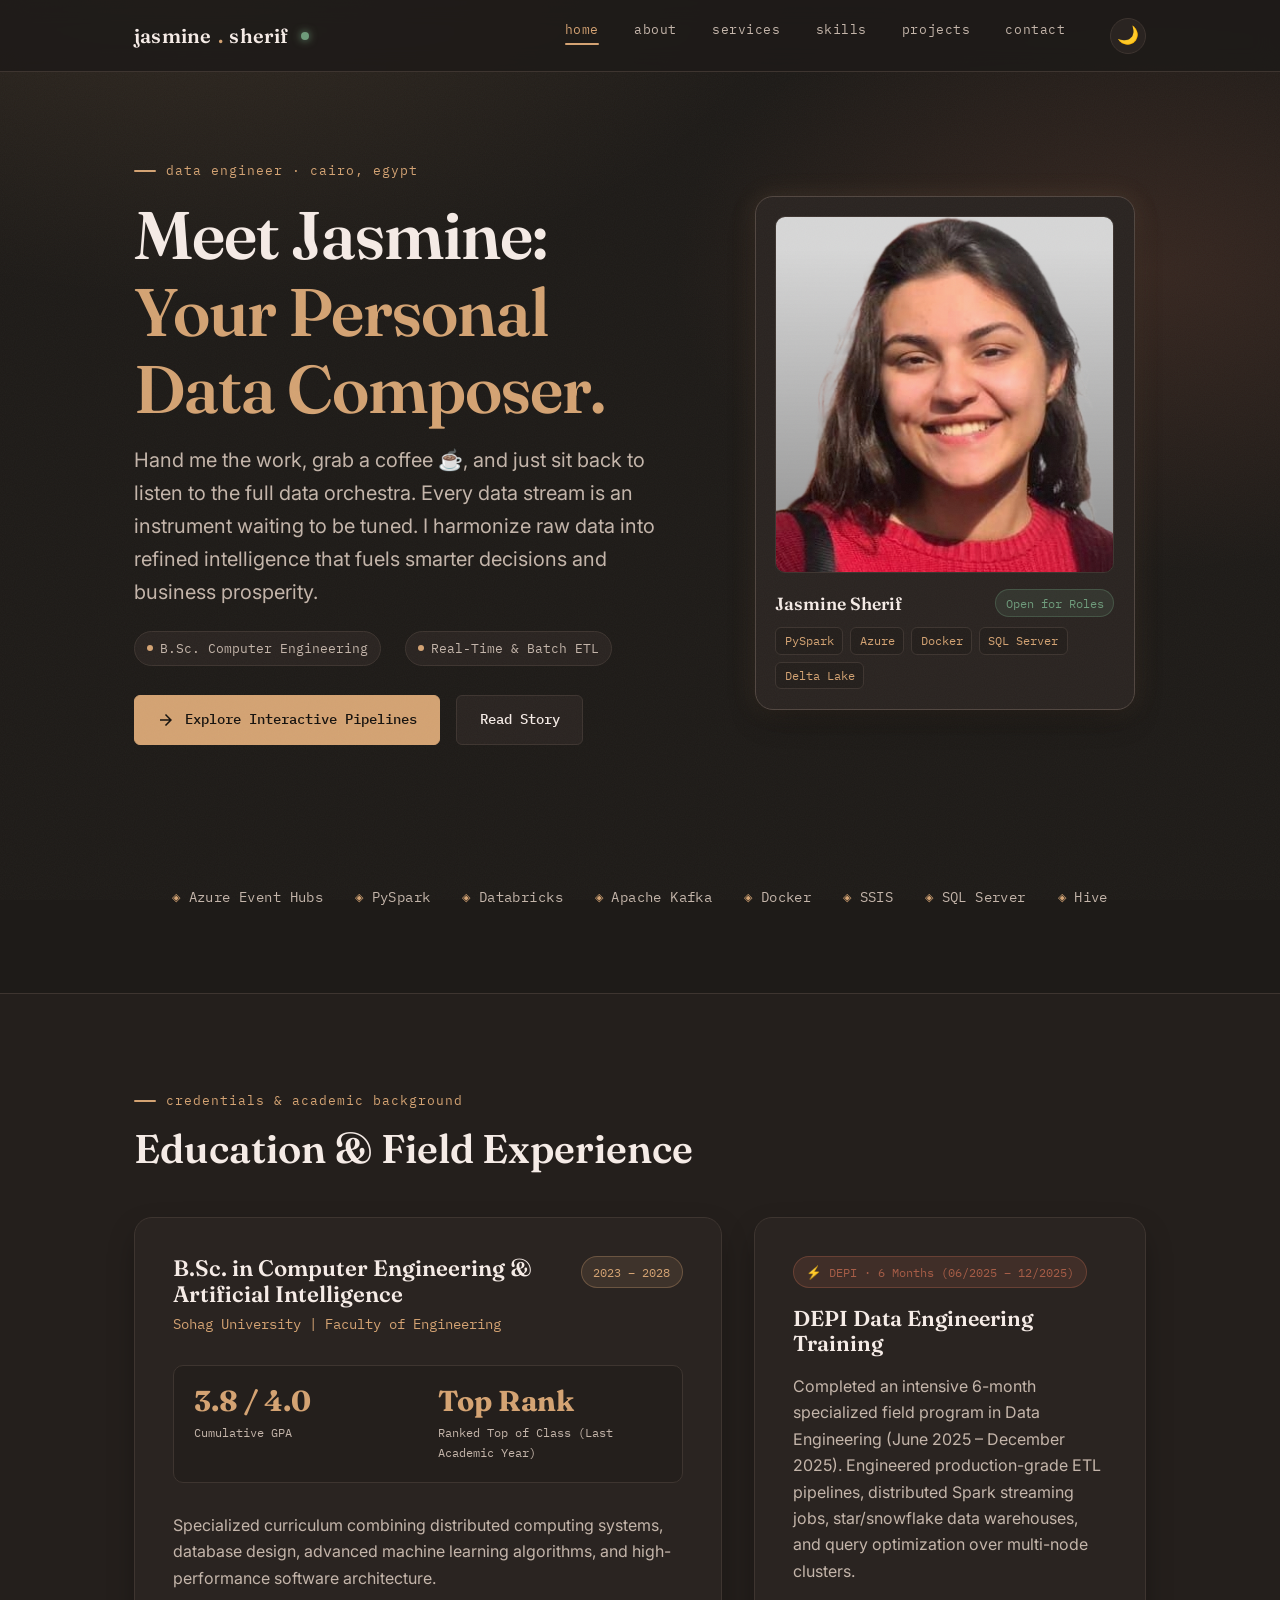
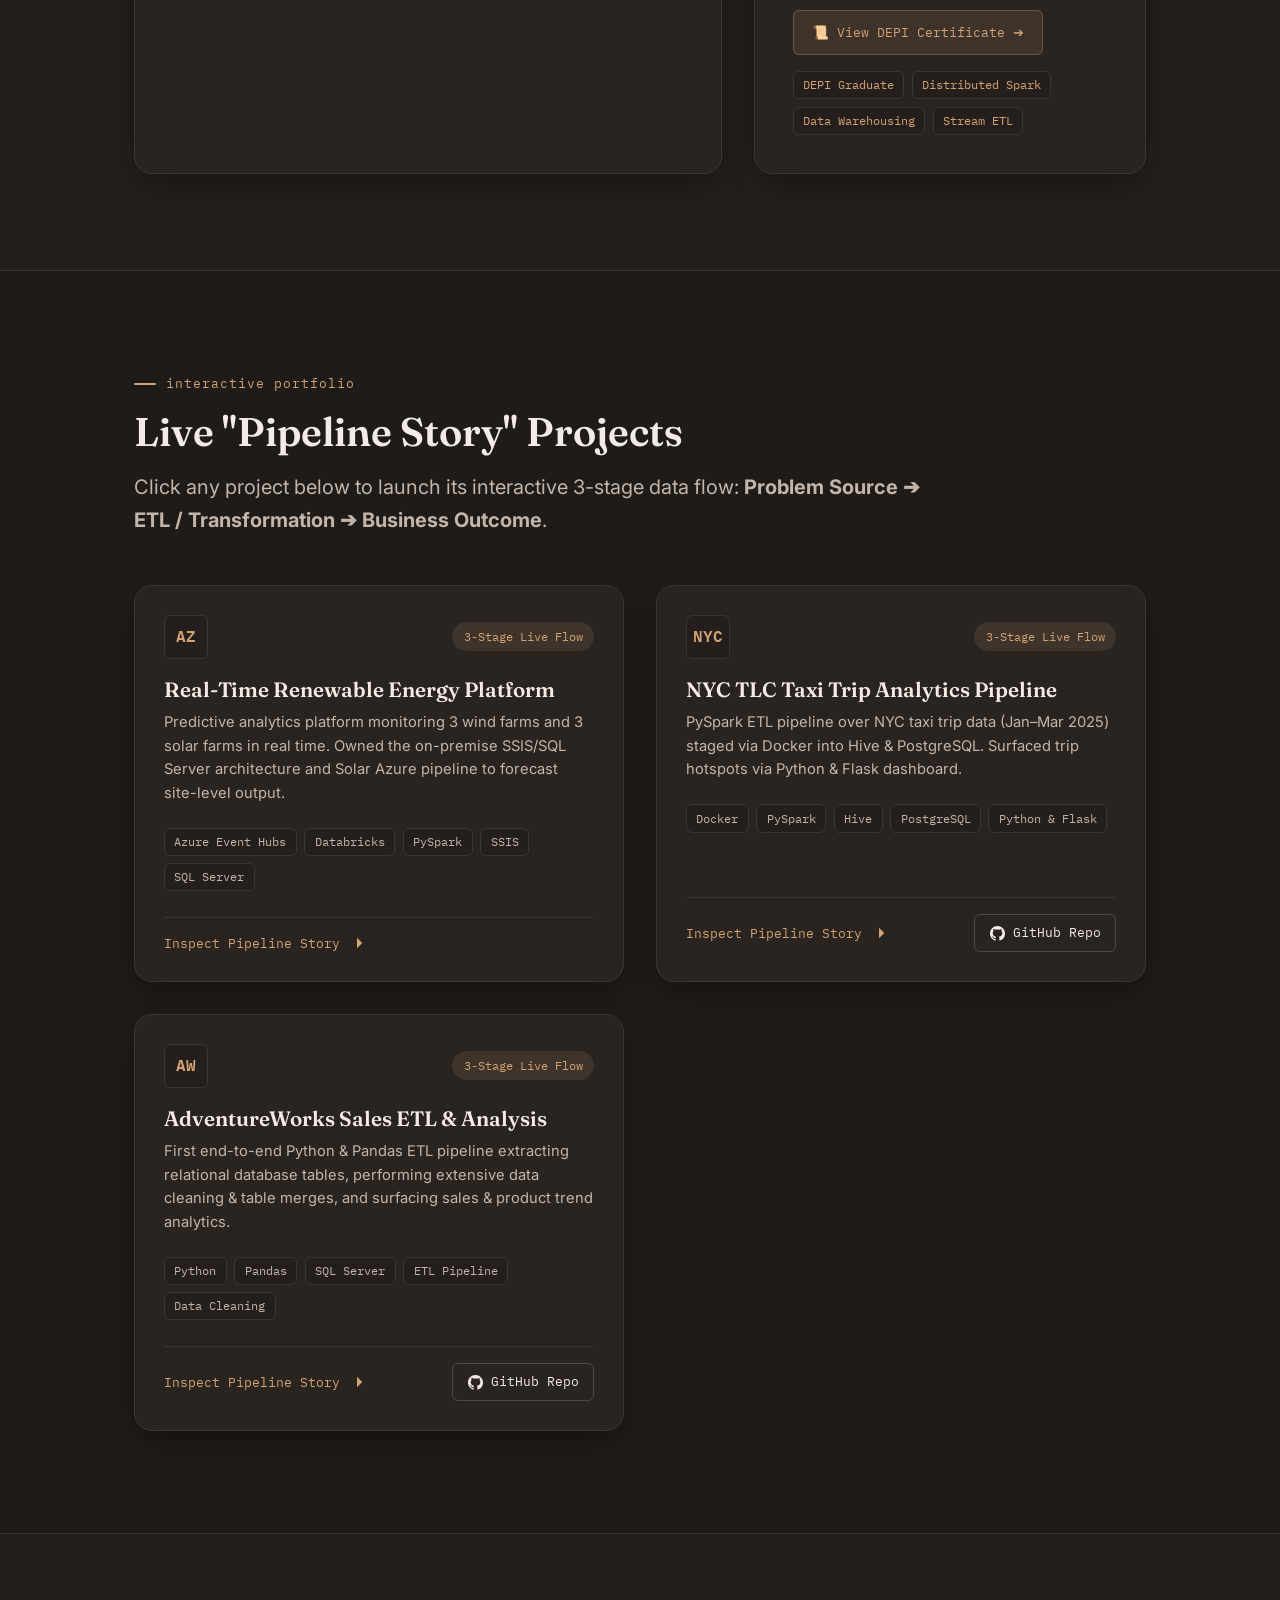
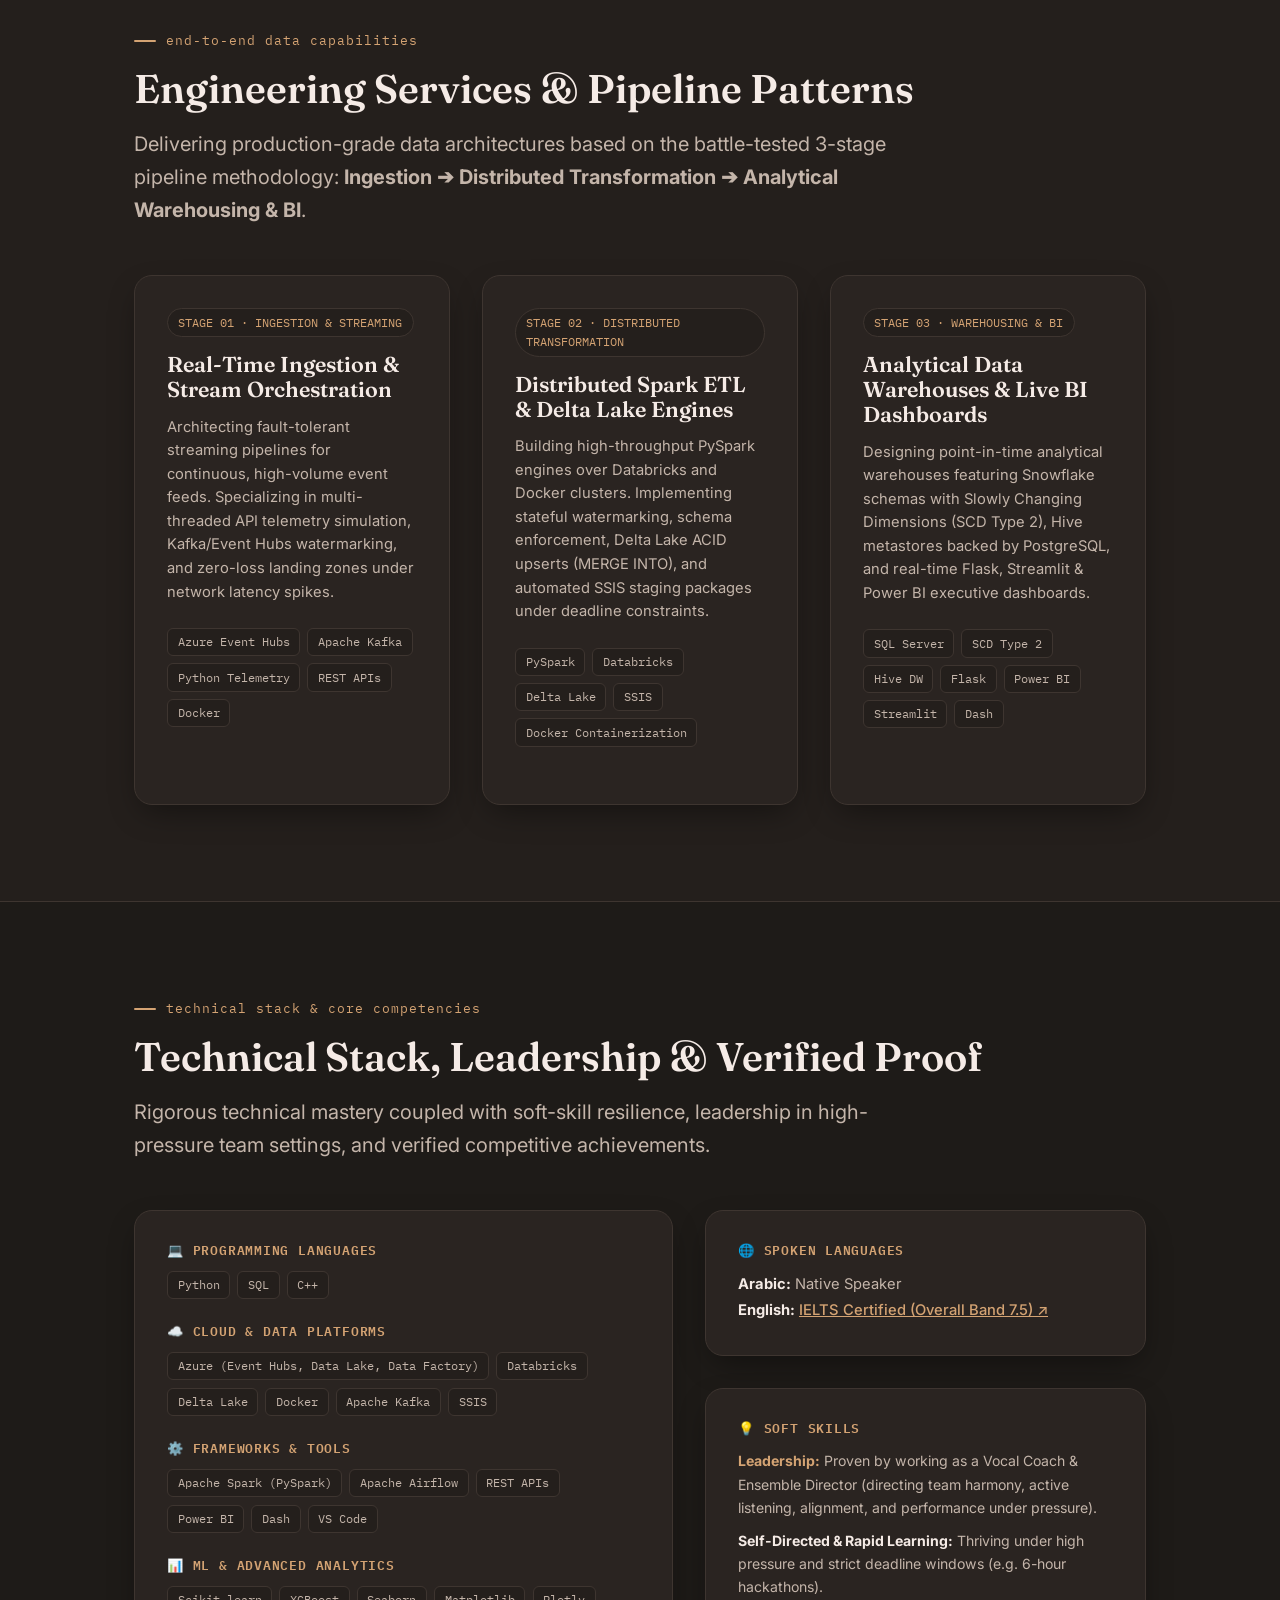
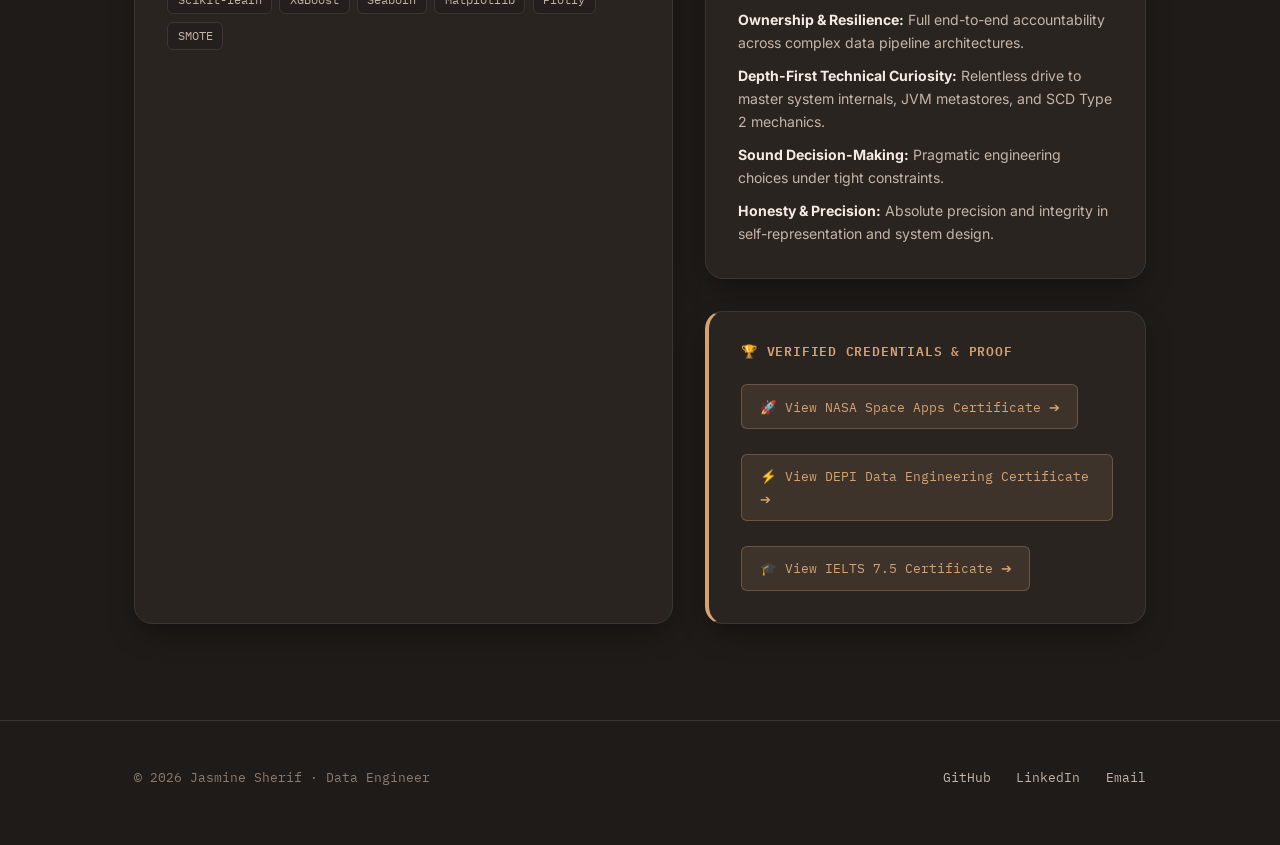
==== index.html @ 1cc8d34f "Add files via upload" ====
<!DOCTYPE html>
<html lang="en">

<head>
  <meta charset="UTF-8">
  <meta name="viewport" content="width=device-width, initial-scale=1.0">
  <title>Jasmine Sherif | Data Engineer</title>
  <meta name="description"
    content="Jasmine Sherif | Senior-level portfolio of a Data Engineer specializing in real-time pipelines, Azure, PySpark, and production ETL architectures.">
  <link rel="preconnect" href="https://fonts.googleapis.com">
  <link
    href="https://fonts.googleapis.com/css2?family=Fraunces:opsz,wght@9..144,500;9..144,600;9..144,700&family=Inter:wght@400;500;600&family=IBM+Plex+Mono:wght@400;500;600&display=swap"
    rel="stylesheet">
  <link rel="stylesheet" href="styles.css">
</head>

<body>
  <!-- Ambient Grain Overlay -->
  <div class="grain" aria-hidden="true"></div>

  <!-- Navigation -->
  <nav class="nav">
    <div class="wrap">
      <a href="index.html" class="nav-mark">
        jasmine<span>.</span>sherif
        <span class="status-dot" title="Available for DE roles"></span>
      </a>
      <ul class="nav-links">
        <li><a href="index.html" aria-current="page">home</a></li>
        <li><a href="about.html">about</a></li>
        <li><a href="#services">services</a></li>
        <li><a href="#skills">skills</a></li>
        <li><a href="projects.html">projects</a></li>
        <li><a href="contact.html">contact</a></li>
        <li>
          <button class="theme-toggle" onclick="toggleTheme()" aria-label="Toggle dark/light theme"
            title="Toggle Dark/Light Mode">
            <span class="theme-icon">🌙</span>
          </button>
        </li>
      </ul>
    </div>
  </nav>

  <!-- 🖼️ HERO & ABOUT SECTION (Split Layout & Authoritative Anchor Card) -->
  <header class="hero">
    <div class="wrap hero-grid">
      <div class="hero-copy">
        <p class="eyebrow">data engineer &middot; cairo, egypt</p>
        <h1>Meet Jasmine:<br><span class="highlight">Your Personal Data Composer.</span></h1>
        <p class="lede">
          Hand me the work, grab a coffee ☕, and just sit back to listen to the full data orchestra.
          Every data stream is an instrument waiting to be tuned. I harmonize raw data into
          refined intelligence that fuels smarter decisions and business prosperity.
        </p>

        <div class="hero-meta-strip">
          <div class="meta-pill"><span class="dot"></span> B.Sc. Computer Engineering</div>
          <div class="meta-pill"><span class="dot"></span> Real-Time &amp; Batch ETL</div>
        </div>

        <div class="hero-actions">
          <a class="btn" href="#projects">
            <svg class="btn-icon" viewBox="0 0 24 24">
              <path fill="currentColor" d="M12 4l-1.41 1.41L16.17 11H4v2h12.17l-5.58 5.59L12 20l8-8z" />
            </svg>
            Explore Interactive Pipelines
          </a>
          <a class="btn btn-ghost" href="about.html">Read Story</a>
        </div>
      </div>

      <!-- Hero Photo Card (Authoritative Visual Anchor) -->
      <div class="hero-visual">
        <div class="hero-photo-card">
          <div class="photo-frame">
            <img src="assets/me.png" alt="Jasmine Sherif - Data Engineer">
          </div>
          <div class="photo-card-footer">
            <div class="author-title">
              Jasmine Sherif
              <span class="badge">Open for Roles</span>
            </div>
            <div class="photo-card-tags">
              <span class="tech-tag">PySpark</span>
              <span class="tech-tag">Azure</span>
              <span class="tech-tag">Docker</span>
              <span class="tech-tag">SQL Server</span>
              <span class="tech-tag">Delta Lake</span>
            </div>
          </div>
        </div>
      </div>
    </div>
  </header>

  <!-- Tech Stack Marquee / Strip -->
  <section class="stack-strip">
    <div class="wrap">
      <div class="stack-row">
        <span class="stack-item">Azure Event Hubs</span>
        <span class="stack-item">PySpark</span>
        <span class="stack-item">Databricks</span>
        <span class="stack-item">Apache Kafka</span>
        <span class="stack-item">Docker</span>
        <span class="stack-item">SSIS</span>
        <span class="stack-item">SQL Server</span>
        <span class="stack-item">Hive</span>
      </div>
    </div>
  </section>

  <!-- 🎓 EDUCATION & CREDENTIALS SECTION -->
  <section class="credentials-section" id="education">
    <div class="wrap">
      <div class="credentials-header">
        <p class="eyebrow">credentials &amp; academic background</p>
        <h2>Education &amp; Field Experience</h2>
      </div>

      <div class="credentials-grid">
        <!-- Degree & Academic Card -->
        <article class="edu-card">
          <div class="edu-card-head">
            <div>
              <h3 class="degree-title">B.Sc. in Computer Engineering &amp; Artificial Intelligence</h3>
              <p class="institution-name">Sohag University | Faculty of Engineering</p>
            </div>
            <span class="edu-badge">2023 &ndash; 2028</span>
          </div>

          <div class="metrics-row">
            <div class="metric-item">
              <span class="metric-val">3.8 / 4.0</span>
              <span class="metric-label">Cumulative GPA</span>
            </div>
            <div class="metric-item">
              <span class="metric-val">Top Rank</span>
              <span class="metric-label">Ranked Top of Class (Last Academic Year)</span>
            </div>
          </div>

          <p>
            Specialized curriculum combining distributed computing systems, database design,
            advanced machine learning algorithms, and high-performance software architecture.
          </p>
        </article>

        <!-- Practical Field Training Card -->
        <article class="internship-card">
          <div>
            <span class="internship-badge">⚡ DEPI &middot; 6 Months (06/2025 &ndash; 12/2025)</span>
            <h3>DEPI Data Engineering Training</h3>
            <p>
              Completed an intensive 6-month specialized field program in Data Engineering (June 2025 &ndash; December
              2025).
              Engineered production-grade ETL pipelines, distributed Spark streaming jobs, star/snowflake data
              warehouses,
              and query optimization over multi-node clusters.
            </p>
            <a href="https://drive.google.com/file/d/1dAL3a_dbtQsj4fggtNCQ42muFEBdXTo1/view?usp=drive_link"
              target="_blank" rel="noopener" class="proof-badge-link" style="margin-top: 0.4rem;">
              📜 View DEPI Certificate ➔
            </a>
          </div>
          <div class="internship-skills" style="margin-top: 1rem;">
            <span class="tech-tag">DEPI Graduate</span>
            <span class="tech-tag">Distributed Spark</span>
            <span class="tech-tag">Data Warehousing</span>
            <span class="tech-tag">Stream ETL</span>
          </div>
        </article>
      </div>
    </div>
  </section>

  <!-- ⚡ INTERACTIVE "PIPELINE STORY" PROJECTS SECTION -->
  <section class="projects-section" id="projects">
    <div class="wrap">
      <div class="projects-header">
        <p class="eyebrow">interactive portfolio</p>
        <h2>Live "Pipeline Story" Projects</h2>
        <p class="lede">
          Click any project below to launch its interactive 3-stage data flow:
          <strong>Problem Source ➔ ETL / Transformation ➔ Business Outcome</strong>.
        </p>
      </div>

      <div class="projects-grid">
        <!-- Project Card 1 -->
        <article class="project-card">
          <div>
            <div class="card-top">
              <div class="tech-icon-wrapper">AZ</div>
              <span class="pipeline-badge">3-Stage Live Flow</span>
            </div>
            <h3 class="project-title">Real-Time Renewable Energy Platform</h3>
            <p class="project-desc">
              Predictive analytics platform monitoring 3 wind farms and 3 solar farms in real time. Owned the on-premise
              SSIS/SQL Server architecture and Solar Azure pipeline to forecast site-level output.
            </p>
            <div class="skill-tags">
              <span class="skill-tag">Azure Event Hubs</span>
              <span class="skill-tag">Databricks</span>
              <span class="skill-tag">PySpark</span>
              <span class="skill-tag">SSIS</span>
              <span class="skill-tag">SQL Server</span>
            </div>
          </div>
          <div class="project-card-footer">
            <button class="inspect-btn" onclick="openPipelineModal('project-1')">
              Inspect Pipeline Story
              <svg class="btn-icon" viewBox="0 0 24 24">
                <path fill="currentColor" d="M5 12h14M12 5l7 7-7 7" />
              </svg>
            </button>
          </div>
        </article>
        <!-- Project Card 2 -->
        <article class="project-card">
          <div>
            <div class="card-top">
              <div class="tech-icon-wrapper">NYC</div>
              <span class="pipeline-badge">3-Stage Live Flow</span>
            </div>
            <h3 class="project-title">NYC TLC Taxi Trip Analytics Pipeline</h3>
            <p class="project-desc">
              PySpark ETL pipeline over NYC taxi trip data (Jan–Mar 2025) staged via Docker into Hive &amp; PostgreSQL.
              Surfaced trip hotspots via Python &amp; Flask dashboard.
            </p>
            <div class="skill-tags">
              <span class="skill-tag">Docker</span>
              <span class="skill-tag">PySpark</span>
              <span class="skill-tag">Hive</span>
              <span class="skill-tag">PostgreSQL</span>
              <span class="skill-tag">Python &amp; Flask</span>
            </div>
          </div>
          <div class="project-card-footer" style="display: flex; gap: 0.6rem; flex-wrap: wrap; align-items: center;">
            <button class="inspect-btn" onclick="openPipelineModal('project-2')">
              Inspect Pipeline Story
              <svg class="btn-icon" viewBox="0 0 24 24">
                <path fill="currentColor" d="M5 12h14M12 5l7 7-7 7" />
              </svg>
            </button>
            <a href="https://github.com/tasneemsaleh23/NYC_Taxi_Data_Analytics_Pipeline" target="_blank" rel="noopener"
              class="github-repo-link" style="margin-top:0;">
              <svg width="15" height="15" viewBox="0 0 24 24" fill="currentColor">
                <path
                  d="M12 0C5.37 0 0 5.37 0 12c0 5.31 3.435 9.795 8.205 11.385.6.105.825-.255.825-.57 0-.285-.015-1.23-.015-2.235-3.015.555-3.795-.735-4.035-1.41-.135-.345-.72-1.41-1.23-1.695-.42-.225-1.02-.78-.015-.795.945-.015 1.62.87 1.845 1.23 1.08 1.815 2.805 1.305 3.495.99.105-.78.42-1.305.765-1.605-2.67-.3-5.46-1.335-5.46-5.925 0-1.305.465-2.385 1.23-3.225-.12-.3-.54-1.53.12-3.18 0 0 1.005-.315 3.3 1.23.96-.27 1.98-.405 3-.405s2.04.135 3 .405c2.295-1.56 3.3-1.23 3.3-1.23.66 1.65.24 2.88.12 3.18.765.84 1.23 1.905 1.23 3.225 0 4.605-2.805 5.625-5.475 5.925.435.375.81 1.095.81 2.22 0 1.605-.015 2.895-.015 3.3 0 .315.225.69.825.57A12.02 12.02 0 0024 12c0-6.63-5.37-12-12-12z" />
              </svg>
              GitHub Repo
            </a>
          </div>
        </article>

        <!-- Project Card 3 -->
        <article class="project-card">
          <div>
            <div class="card-top">
              <div class="tech-icon-wrapper">AW</div>
              <span class="pipeline-badge">3-Stage Live Flow</span>
            </div>
            <h3 class="project-title">AdventureWorks Sales ETL &amp; Analysis</h3>
            <p class="project-desc">
              First end-to-end Python &amp; Pandas ETL pipeline extracting relational database tables, performing
              extensive data cleaning &amp; table merges, and surfacing sales &amp; product trend analytics.
            </p>
            <div class="skill-tags">
              <span class="skill-tag">Python</span>
              <span class="skill-tag">Pandas</span>
              <span class="skill-tag">SQL Server</span>
              <span class="skill-tag">ETL Pipeline</span>
              <span class="skill-tag">Data Cleaning</span>
            </div>
          </div>
          <div class="project-card-footer" style="display: flex; gap: 0.6rem; flex-wrap: wrap; align-items: center;">
            <button class="inspect-btn" onclick="openPipelineModal('project-3')">
              Inspect Pipeline Story
              <svg class="btn-icon" viewBox="0 0 24 24">
                <path fill="currentColor" d="M5 12h14M12 5l7 7-7 7" />
              </svg>
            </button>
            <a href="https://github.com/jasmine-sherif/ETL-Project" target="_blank" rel="noopener"
              class="github-repo-link" style="margin-top:0;">
              <svg width="15" height="15" viewBox="0 0 24 24" fill="currentColor">
                <path
                  d="M12 0C5.37 0 0 5.37 0 12c0 5.31 3.435 9.795 8.205 11.385.6.105.825-.255.825-.57 0-.285-.015-1.23-.015-2.235-3.015.555-3.795-.735-4.035-1.41-.135-.345-.72-1.41-1.23-1.695-.42-.225-1.02-.78-.015-.795.945-.015 1.62.87 1.845 1.23 1.08 1.815 2.805 1.305 3.495.99.105-.78.42-1.305.765-1.605-2.67-.3-5.46-1.335-5.46-5.925 0-1.305.465-2.385 1.23-3.225-.12-.3-.54-1.53.12-3.18 0 0 1.005-.315 3.3 1.23.96-.27 1.98-.405 3-.405s2.04.135 3 .405c2.295-1.56 3.3-1.23 3.3-1.23.66 1.65.24 2.88.12 3.18.765.84 1.23 1.905 1.23 3.225 0 4.605-2.805 5.625-5.475 5.925.435.375.81 1.095.81 2.22 0 1.605-.015 2.895-.015 3.3 0 .315.225.69.825.57A12.02 12.02 0 0024 12c0-6.63-5.37-12-12-12z" />
              </svg>
              GitHub Repo
            </a>
          </div>
        </article>
      </div>
    </div>
  </section>

  <!-- 🛠️ ENGINEERING SERVICES SECTION -->
  <section class="services-section" id="services">
    <div class="wrap">
      <div class="projects-header">
        <p class="eyebrow">end-to-end data capabilities</p>
        <h2>Engineering Services &amp; Pipeline Patterns</h2>
        <p class="lede">
          Delivering production-grade data architectures based on the battle-tested 3-stage pipeline methodology:
          <strong>Ingestion ➔ Distributed Transformation ➔ Analytical Warehousing &amp; BI</strong>.
        </p>
      </div>

      <div class="services-grid">
        <!-- Service 1 -->
        <article class="service-card">
          <div>
            <span class="service-stage-tag">STAGE 01 &middot; INGESTION &amp; STREAMING</span>
            <h3 class="service-title">Real-Time Ingestion &amp; Stream Orchestration</h3>
            <p class="service-desc">
              Architecting fault-tolerant streaming pipelines for continuous, high-volume event feeds.
              Specializing in multi-threaded API telemetry simulation, Kafka/Event Hubs watermarking, and zero-loss
              landing zones under network latency spikes.
            </p>
            <div class="skill-tags">
              <span class="skill-tag">Azure Event Hubs</span>
              <span class="skill-tag">Apache Kafka</span>
              <span class="skill-tag">Python Telemetry</span>
              <span class="skill-tag">REST APIs</span>
              <span class="skill-tag">Docker</span>
            </div>
          </div>
        </article>

        <!-- Service 2 -->
        <article class="service-card">
          <div>
            <span class="service-stage-tag">STAGE 02 &middot; DISTRIBUTED TRANSFORMATION</span>
            <h3 class="service-title">Distributed Spark ETL &amp; Delta Lake Engines</h3>
            <p class="service-desc">
              Building high-throughput PySpark engines over Databricks and Docker clusters.
              Implementing stateful watermarking, schema enforcement, Delta Lake ACID upserts (MERGE INTO), and
              automated SSIS staging packages under deadline constraints.
            </p>
            <div class="skill-tags">
              <span class="skill-tag">PySpark</span>
              <span class="skill-tag">Databricks</span>
              <span class="skill-tag">Delta Lake</span>
              <span class="skill-tag">SSIS</span>
              <span class="skill-tag">Docker Containerization</span>
            </div>
          </div>
        </article>

        <!-- Service 3 -->
        <article class="service-card">
          <div>
            <span class="service-stage-tag">STAGE 03 &middot; WAREHOUSING &amp; BI</span>
            <h3 class="service-title">Analytical Data Warehouses &amp; Live BI Dashboards</h3>
            <p class="service-desc">
              Designing point-in-time analytical warehouses featuring Snowflake schemas with Slowly Changing Dimensions
              (SCD Type 2), Hive metastores backed by PostgreSQL, and real-time Flask, Streamlit &amp; Power BI
              executive dashboards.
            </p>
            <div class="skill-tags">
              <span class="skill-tag">SQL Server</span>
              <span class="skill-tag">SCD Type 2</span>
              <span class="skill-tag">Hive DW</span>
              <span class="skill-tag">Flask</span>
              <span class="skill-tag">Power BI</span>
              <span class="skill-tag">Streamlit</span>
              <span class="skill-tag">Dash</span>
            </div>
          </div>
        </article>
      </div>
    </div>
  </section>

  <!-- ⚡ TECHNICAL SKILLS, LEADERSHIP & VERIFIED PROOF SECTION -->
  <section class="skills-section" id="skills">
    <div class="wrap">
      <div class="projects-header">
        <p class="eyebrow">technical stack &amp; core competencies</p>
        <h2>Technical Stack, Leadership &amp; Verified Proof</h2>
        <p class="lede">
          Rigorous technical mastery coupled with soft-skill resilience, leadership in high-pressure team settings, and
          verified competitive achievements.
        </p>
      </div>

      <div class="skills-main-grid">
        <!-- Technical Skills Card -->
        <article class="skills-category-card">
          <div>
            <div class="skills-group">
              <h4 class="skills-group-title">💻 Programming Languages</h4>
              <div class="skill-tags">
                <span class="skill-tag">Python</span>
                <span class="skill-tag">SQL</span>
                <span class="skill-tag">C++</span>
              </div>
            </div>

            <div class="skills-group">
              <h4 class="skills-group-title">☁️ Cloud &amp; Data Platforms</h4>
              <div class="skill-tags">
                <span class="skill-tag">Azure (Event Hubs, Data Lake, Data Factory)</span>
                <span class="skill-tag">Databricks</span>
                <span class="skill-tag">Delta Lake</span>
                <span class="skill-tag">Docker</span>
                <span class="skill-tag">Apache Kafka</span>
                <span class="skill-tag">SSIS</span>
              </div>
            </div>

            <div class="skills-group">
              <h4 class="skills-group-title">⚙️ Frameworks &amp; Tools</h4>
              <div class="skill-tags">
                <span class="skill-tag">Apache Spark (PySpark)</span>
                <span class="skill-tag">Apache Airflow</span>
                <span class="skill-tag">REST APIs</span>
                <span class="skill-tag">Power BI</span>
                <span class="skill-tag">Dash</span>
                <span class="skill-tag">VS Code</span>
              </div>
            </div>

            <div class="skills-group">
              <h4 class="skills-group-title">📊 ML &amp; Advanced Analytics</h4>
              <div class="skill-tags">
                <span class="skill-tag">Scikit-learn</span>
                <span class="skill-tag">XGBoost</span>
                <span class="skill-tag">Seaborn</span>
                <span class="skill-tag">Matplotlib</span>
                <span class="skill-tag">Plotly</span>
                <span class="skill-tag">SMOTE</span>
              </div>
            </div>
          </div>
        </article>

        <!-- Leadership, Languages & Proof Card -->
        <div style="display: flex; flex-direction: column; gap: 2rem;">
          <!-- Spoken Languages & Certifications -->
          <article class="skills-category-card">
            <div>
              <h4 class="skills-group-title">🌐 Spoken Languages</h4>
              <ul
                style="list-style: none; padding: 0; margin: 0.8rem 0 0; font-size: 0.92rem; color: var(--text-muted); line-height: 1.8;">
                <li><strong style="color: var(--text);">Arabic:</strong> Native Speaker</li>
                <li>
                  <strong style="color: var(--text);">English:</strong>
                  <a href="https://drive.google.com/file/d/1F9HPVArVkSxy-dhIKpl4dq0LEg-RXYkt/view?usp=drive_link"
                    target="_blank" rel="noopener"
                    style="color: var(--accent); text-decoration: underline; font-weight: 500;">
                    IELTS Certified (Overall Band 7.5) ↗
                  </a>
                </li>
              </ul>
            </div>
          </article>

          <!-- Soft Skills -->
          <article class="skills-category-card">
            <div>
              <h4 class="skills-group-title">💡 Soft Skills</h4>
              <ul
                style="list-style: none; padding: 0; margin: 0.8rem 0 0; font-size: 0.88rem; color: var(--text-muted); line-height: 1.65;">
                <li style="margin-bottom: 0.6rem;">
                  <strong style="color: var(--accent);">Leadership:</strong> Proven by working as a Vocal Coach &amp;
                  Ensemble Director (directing team harmony, active listening, alignment, and performance under
                  pressure).
                </li>
                <li style="margin-bottom: 0.6rem;">
                  <strong style="color: var(--text);">Self-Directed &amp; Rapid Learning:</strong> Thriving under high
                  pressure and strict deadline windows (e.g. 6-hour hackathons).
                </li>
                <li style="margin-bottom: 0.6rem;">
                  <strong style="color: var(--text);">Ownership &amp; Resilience:</strong> Full end-to-end
                  accountability across complex data pipeline architectures.
                </li>
                <li style="margin-bottom: 0.6rem;">
                  <strong style="color: var(--text);">Depth-First Technical Curiosity:</strong> Relentless drive to
                  master system internals, JVM metastores, and SCD Type 2 mechanics.
                </li>
                <li style="margin-bottom: 0.6rem;">
                  <strong style="color: var(--text);">Sound Decision-Making:</strong> Pragmatic engineering choices
                  under tight constraints.
                </li>
                <li>
                  <strong style="color: var(--text);">Honesty &amp; Precision:</strong> Absolute precision and integrity
                  in self-representation and system design.
                </li>
              </ul>
            </div>
          </article>

          <!-- Verified Credentials & Certificates Card -->
          <article class="skills-category-card" style="border-left: 4px solid var(--accent);">
            <div>
              <h4 class="skills-group-title">🏆 Verified Credentials &amp; Proof</h4>
              <div style="display: flex; flex-direction: column; gap: 0.75rem; margin-top: 0.8rem;">
                <a href="https://drive.google.com/file/d/1jQj0Lyt0BySCAbWpIx0pAL9TKrtGMB-3/view?usp=drive_link"
                  target="_blank" rel="noopener" class="proof-badge-link">
                  🚀 View NASA Space Apps Certificate ➔
                </a>
                <a href="https://drive.google.com/file/d/1dAL3a_dbtQsj4fggtNCQ42muFEBdXTo1/view?usp=drive_link"
                  target="_blank" rel="noopener" class="proof-badge-link">
                  ⚡ View DEPI Data Engineering Certificate ➔
                </a>
                <a href="https://drive.google.com/file/d/1F9HPVArVkSxy-dhIKpl4dq0LEg-RXYkt/view?usp=drive_link"
                  target="_blank" rel="noopener" class="proof-badge-link">
                  🎓 View IELTS 7.5 Certificate ➔
                </a>
              </div>
            </div>
          </article>
        </div>
      </div>
    </div>
  </section>

  <!-- 🔄 INTERACTIVE PIPELINE DEEP-DIVE MODAL CONTAINER -->
  <div class="modal-backdrop" id="pipelineModal" onclick="closeModalOnBackdrop(event)">
    <div class="modal-container">
      <div class="modal-header">
        <div class="modal-header-info">
          <h2 id="modalProjectTitle">Interactive Data Pipeline Story</h2>
          <p id="modalProjectSub">Hover or tap cards below to reveal technical implementation details</p>
        </div>
        <button class="modal-close" onclick="closePipelineModal()" aria-label="Close modal">&times;</button>
      </div>

      <div class="modal-body">
        <div class="pipeline-story-flow" id="modalPipelineContent">
          <!-- Dynamically populated 3-node connected flow -->
        </div>
      </div>
    </div>
  </div>

  <!-- Footer -->
  <footer>
    <div class="wrap">
      <span>&copy; 2026 Jasmine Sherif &middot; Data Engineer</span>
      <div class="footer-links">
        <a href="https://github.com/jasmine-sherif" target="_blank" rel="noopener">GitHub</a>
        <a href="https://linkedin.com/in/jasmine-sherif-" target="_blank" rel="noopener">LinkedIn</a>
        <a href="mailto:jasminesherif37@gmail.com">Email</a>
      </div>
    </div>
  </footer>

  <!-- Interactive JavaScript for Modals & Flip Cards -->
  <script>
    const projectsData = {
      'project-1': {
        title: 'Real-Time Renewable Energy Platform',
        sub: 'Azure Event Hubs ➔ Databricks PySpark ➔ SSIS & SQL Server Warehouse',
        nodes: {
          source: {
            step: 'Node 01 &middot; Input Source',
            title: 'Problem Source',
            story: 'Weather API polled every 10 min; a multi-threaded Python simulation script emulates 5-second telemetry required for real-time models without throttling.',
            image: 'assets/azure_video.mp4',
            backTitle: 'Visual Demonstration',
            backText: 'Live 5-second weather telemetry simulation stream.'
          },
          transform: {
            step: 'Node 02 &middot; ETL &amp; Engine',
            title: 'ETL & Transformation',
            story: 'Event Hubs ingests the stream; PySpark on Databricks transforms raw feeds for the Solar Azure pipeline into clean Delta Lake layers before automated SSIS packaging.',
            image: 'assets/databricks.jpg',
            backTitle: 'Visual Architecture',
            backText: 'Databricks PySpark to Delta Lake pipeline flow.'
          },
          outcome: {
            step: 'Node 03 &middot; Business Value',
            title: 'Business Outcome',
            story: 'Clean data lands in the data lake; on-premise pipeline moves it via SSIS into a SQL Server warehouse for instant power output forecasting.',
            image: [
              { src: 'assets/azure.png', alt: 'Real-Time Renewable Energy Dashboard Visualization' },
              { src: 'assets/Visual 3.png', alt: 'Renewable Energy Analytics Visual 3' },
              { src: 'assets/Schmea.jpg', alt: 'Data Warehouse Architecture &amp; Schema' }
            ],
            backTitle: 'Visual Dashboard &amp; Architecture Schema',
            backText: 'Real-time forecasting dashboard, analytics visual &amp; DB schema. (Swipe / tap to explore)'
          }
        }
      },
      'project-2': {
        title: 'NYC TLC Taxi Trip Analytics Pipeline',
        sub: 'Docker ➔ PySpark ETL ➔ Hive Metastore & PostgreSQL ➔ Python & Flask Dashboard',
        github: 'https://github.com/tasneemsaleh23/NYC_Taxi_Data_Analytics_Pipeline',
        nodes: {
          source: {
            step: 'Node 01 &middot; Data Ingestion',
            title: 'Problem Source',
            story: 'Heavy raw NYC taxi trip datasets (Jan-Mar 2025) needed rapid ingestion under a tight 6-hour deadline. Built Docker-volume staging for raw file landing.',
            image: 'assets/Taxi_project/data.avif',
            backTitle: 'Visual Demonstration',
            backText: 'NYC TLC raw taxi trip data source & Docker-volume staging layer.'
          },
          transform: {
            step: 'Node 02 &middot; Architecture',
            title: 'ETL & Transformation',
            story: 'PySpark container handles high-speed schema enforcement, cleansing, trip metric calculations, and zone congestion KPI computations.',
            image: 'assets/ph-transform.svg',
            backTitle: 'Visual Architecture',
            backText: 'Containerized PySpark cleansing & KPI engine.'
          },
          outcome: {
            step: 'Node 03 &middot; Business Value',
            title: 'Business Outcome',
            story: 'Hive data warehouse metastore backed by PostgreSQL instead of embedded Derby to prevent JVM locks. Shipped live interactive Python & Flask dashboard.',
            image: [
              { src: 'assets/Taxi_project/visual 1.jpg', alt: 'NYC TLC Taxi Analytics Visual 1' },
              { src: 'assets/Taxi_project/Visual 2.jpg', alt: 'NYC TLC Taxi Analytics Visual 2' }
            ],
            backTitle: 'Visual Dashboard',
            backText: 'NYC TLC trip analytics dashboard visuals & KPI metrics. (Swipe / tap to explore)'
          }
        }
      },
      'project-3': {
        title: 'AdventureWorks Sales ETL & Analysis',
        sub: 'Relational DB Extraction ➔ Python & Pandas Cleansing ➔ Visual Trend Analytics',
        github: 'https://github.com/jasmine-sherif/ETL-Project',
        nodes: {
          source: {
            step: 'Node 01 &middot; Data Source',
            title: 'Problem Source',
            story: 'Raw transactional data normalized across dozens of database tables containing nulls, inconsistent types, and unaggregated sales records.',
            image: 'assets/Third_Project/source.png',
            backTitle: 'Visual Source Data',
            backText: 'AdventureWorks relational database raw source schema & tables.'
          },
          transform: {
            step: 'Node 02 &middot; Architecture',
            title: 'ETL & Transformation',
            story: 'Python & Pandas ETL pipeline extracting raw database tables, performing extensive data cleaning (null handling, type conversions, table merges), and preparing analysis-ready DataFrames.',
            image: 'assets/ph-transform.svg',
            backTitle: 'Visual Architecture',
            backText: 'Python & Pandas data extraction, cleansing & transformation pipeline.'
          },
          outcome: {
            step: 'Node 03 &middot; Business Value',
            title: 'Business Outcome',
            story: 'Built analytical visualizations surfacing hidden sales and product trends, giving stakeholders direct visibility into revenue drivers and inventory performance.',
            image: [
              { src: 'assets/Third_Project/visual 1.png', alt: 'AdventureWorks Sales & Product Trend Visual 1' },
              { src: 'assets/Third_Project/visual 2.png', alt: 'AdventureWorks Sales & Product Trend Visual 2' },
              { src: 'assets/Third_Project/visual 3.png', alt: 'AdventureWorks Sales & Product Trend Visual 3' },
              { src: 'assets/Third_Project/visual 4.png', alt: 'AdventureWorks Sales & Product Trend Visual 4' }
            ],
            backTitle: 'Visual Dashboards & Analytics',
            backText: 'Sales & product trend analysis visuals. (Swipe / tap to explore)'
          }
        }
      }
    };

    function renderNodeMedia(src, defaultAlt = '') {
      if (Array.isArray(src)) {
        return src.map((item, idx) => {
          const s = typeof item === 'string' ? item : item.src;
          const a = typeof item === 'object' && item.alt ? item.alt : `${defaultAlt} ${idx + 1}`;
          if (s.endsWith('.mp4') || s.endsWith('.webm')) {
            return `<video src="${s}" autoplay loop muted playsinline aria-label="${a}"></video>`;
          }
          return `<img src="${s}" alt="${a}">`;
        }).join('');
      }
      const itemSrc = typeof src === 'string' ? src : src.src;
      const itemAlt = typeof src === 'object' && src.alt ? src.alt : defaultAlt;
      if (itemSrc.endsWith('.mp4') || itemSrc.endsWith('.webm')) {
        return `<video src="${itemSrc}" autoplay loop muted playsinline aria-label="${itemAlt}"></video>`;
      }
      return `<img src="${itemSrc}" alt="${itemAlt}">`;
    }

    function openPipelineModal(projectId) {
      const data = projectsData[projectId];
      if (!data) return;

      document.getElementById('modalProjectTitle').innerText = data.title;
      let subHtml = data.sub;
      if (data.github) {
        subHtml += ` &nbsp;|&nbsp; <a href="${data.github}" target="_blank" rel="noopener" style="color: var(--accent); text-decoration: underline;">View on GitHub ➔</a>`;
      }
      document.getElementById('modalProjectSub').innerHTML = subHtml;

      const container = document.getElementById('modalPipelineContent');
      container.innerHTML = `
        <!-- NODE 1 -->
        <div class="flip-scene">
          <div class="flip-card" onclick="this.classList.toggle('is-flipped')">
            <div class="flip-card-inner">
              <div class="flip-face flip-front">
                <div>
                  <div class="node-header">
                    <span class="node-step-tag">${data.nodes.source.step}</span>
                  </div>
                  <h4 class="node-title">${data.nodes.source.title}</h4>
                  <p class="node-desc">${data.nodes.source.story}</p>
                </div>
                <span class="flip-hint">↻ Hover or tap for visual demo</span>
              </div>
              <div class="flip-face flip-back">
                <div>
                  <div class="node-header">
                    <span class="node-step-tag">${data.nodes.source.backTitle}</span>
                  </div>
                  <div class="node-preview-img ${Array.isArray(data.nodes.source.image) && data.nodes.source.image.length > 1 ? 'is-carousel' : ''}" onclick="openMediaLightbox(this)">
                    ${renderNodeMedia(data.nodes.source.image, 'Source Preview')}
                  </div>
                  <p class="node-caption">${data.nodes.source.backText}</p>
                </div>
                <span class="flip-hint">↻ Tap to return</span>
              </div>
            </div>
          </div>
        </div>

        <!-- CONNECTOR 1 -->
        <div class="pipeline-node-connector">
          <div class="connector-line"></div>
          <span class="connector-arrow">➔</span>
        </div>

        <!-- NODE 2 -->
        <div class="flip-scene">
          <div class="flip-card" onclick="this.classList.toggle('is-flipped')">
            <div class="flip-card-inner">
              <div class="flip-face flip-front">
                <div>
                  <div class="node-header">
                    <span class="node-step-tag">${data.nodes.transform.step}</span>
                  </div>
                  <h4 class="node-title">${data.nodes.transform.title}</h4>
                  <p class="node-desc">${data.nodes.transform.story}</p>
                </div>
                <span class="flip-hint">↻ Hover or tap for visual demo</span>
              </div>
              <div class="flip-face flip-back">
                <div>
                  <div class="node-header">
                    <span class="node-step-tag">${data.nodes.transform.backTitle}</span>
                  </div>
                  <div class="node-preview-img ${Array.isArray(data.nodes.transform.image) && data.nodes.transform.image.length > 1 ? 'is-carousel' : ''}" onclick="openMediaLightbox(this)">
                    ${renderNodeMedia(data.nodes.transform.image, 'ETL Preview')}
                  </div>
                  <p class="node-caption">${data.nodes.transform.backText}</p>
                </div>
                <span class="flip-hint">↻ Tap to return</span>
              </div>
            </div>
          </div>
        </div>

        <!-- CONNECTOR 2 -->
        <div class="pipeline-node-connector">
          <div class="connector-line"></div>
          <span class="connector-arrow">➔</span>
        </div>

        <!-- NODE 3 -->
        <div class="flip-scene">
          <div class="flip-card" onclick="this.classList.toggle('is-flipped')">
            <div class="flip-card-inner">
              <div class="flip-face flip-front">
                <div>
                  <div class="node-header">
                    <span class="node-step-tag">${data.nodes.outcome.step}</span>
                  </div>
                  <h4 class="node-title">${data.nodes.outcome.title}</h4>
                  <p class="node-desc">${data.nodes.outcome.story}</p>
                </div>
                <span class="flip-hint">↻ Hover or tap for visual demo</span>
              </div>
              <div class="flip-face flip-back">
                <div>
                  <div class="node-header">
                    <span class="node-step-tag">${data.nodes.outcome.backTitle}</span>
                  </div>
                  <div class="node-preview-img ${Array.isArray(data.nodes.outcome.image) && data.nodes.outcome.image.length > 1 ? 'is-carousel' : ''}" onclick="openMediaLightbox(this)">
                    ${renderNodeMedia(data.nodes.outcome.image, 'Outcome Preview')}
                  </div>
                  <p class="node-caption">${data.nodes.outcome.backText}</p>
                </div>
                <span class="flip-hint">↻ Tap to return</span>
              </div>
            </div>
          </div>
        </div>
      `;

      document.getElementById('pipelineModal').classList.add('is-open');
      document.body.style.overflow = 'hidden';
    }

    function closePipelineModal() {
      document.getElementById('pipelineModal').classList.remove('is-open');
      document.body.style.overflow = '';
    }

    function closeModalOnBackdrop(e) {
      if (e.target.id === 'pipelineModal') {
        closePipelineModal();
      }
    }

    document.addEventListener('keydown', (e) => {
      if (e.key === 'Escape') closePipelineModal();
    });

    /* WhatsApp-Style Lightbox & Carousel Logic */
    let currentLightboxMedia = [];
    let currentLightboxIndex = 0;
    let currentLightboxCaption = '';

    function openMediaLightbox(element, captionOverride = '') {
      if (window.event) window.event.stopPropagation();

      let mediaElements = [];
      if (element.classList && element.classList.contains('node-preview-img')) {
        mediaElements = Array.from(element.querySelectorAll('img, video'));
      } else if (element.tagName === 'IMG' || element.tagName === 'VIDEO') {
        const parent = element.closest('.node-preview-img');
        if (parent) {
          mediaElements = Array.from(parent.querySelectorAll('img, video'));
          currentLightboxIndex = mediaElements.indexOf(element);
        } else {
          mediaElements = [element];
          currentLightboxIndex = 0;
        }
      }

      if (!mediaElements.length) return;

      currentLightboxMedia = mediaElements.map(el => ({
        src: el.getAttribute('src'),
        isVideo: el.tagName.toLowerCase() === 'video',
        alt: el.getAttribute('alt') || el.getAttribute('aria-label') || ''
      }));

      if (typeof currentLightboxIndex !== 'number' || currentLightboxIndex < 0) {
        currentLightboxIndex = 0;
      }

      const captionNode = element.closest('.flip-face') ? element.closest('.flip-face').querySelector('.node-caption') : null;
      currentLightboxCaption = captionOverride || (captionNode ? captionNode.innerText : (currentLightboxMedia[currentLightboxIndex].alt || ''));

      renderLightboxSlide();
      document.getElementById('mediaLightbox').classList.add('is-open');
    }

    function renderLightboxSlide() {
      const container = document.getElementById('lightboxMediaContainer');
      const media = currentLightboxMedia[currentLightboxIndex];
      if (!media) return;

      if (media.isVideo) {
        container.innerHTML = `<video src="${media.src}" controls autoplay loop muted playsinline></video>`;
      } else {
        container.innerHTML = `<img src="${media.src}" alt="${media.alt}">`;
      }

      const prevBtn = document.getElementById('lightboxPrev');
      const nextBtn = document.getElementById('lightboxNext');

      if (currentLightboxMedia.length > 1) {
        prevBtn.style.display = 'flex';
        nextBtn.style.display = 'flex';
      } else {
        prevBtn.style.display = 'none';
        nextBtn.style.display = 'none';
      }

      const slideCaption = media.alt || currentLightboxCaption;
      const countInfo = currentLightboxMedia.length > 1 ? ` (${currentLightboxIndex + 1}/${currentLightboxMedia.length})` : '';
      document.getElementById('lightboxCaption').innerText = slideCaption + countInfo;
    }

    function navigateLightbox(direction) {
      if (window.event) window.event.stopPropagation();
      currentLightboxIndex = (currentLightboxIndex + direction + currentLightboxMedia.length) % currentLightboxMedia.length;
      renderLightboxSlide();
    }

    function closeMediaLightbox() {
      document.getElementById('mediaLightbox').classList.remove('is-open');
      const container = document.getElementById('lightboxMediaContainer');
      container.innerHTML = '';
    }

    function closeLightboxOnBackdrop(e) {
      if (e.target.id === 'mediaLightbox') {
        closeMediaLightbox();
      }
    }

    /* Theme Switcher Logic */
    function applyTheme(theme) {
      document.documentElement.setAttribute('data-theme', theme);
      localStorage.setItem('portfolio-theme', theme);
      const icons = document.querySelectorAll('.theme-icon');
      icons.forEach(icon => {
        icon.innerText = theme === 'light' ? '☀️' : '🌙';
      });
    }

    function toggleTheme() {
      const currentTheme = document.documentElement.getAttribute('data-theme') || 'dark';
      const newTheme = currentTheme === 'dark' ? 'light' : 'dark';
      applyTheme(newTheme);
    }

    // Initialize theme icon on load
    document.addEventListener('DOMContentLoaded', () => {
      const savedTheme = localStorage.getItem('portfolio-theme') || 'dark';
      applyTheme(savedTheme);
    });

    document.addEventListener('keydown', (e) => {
      if (e.key === 'Escape') closeMediaLightbox();
      if (e.key === 'ArrowLeft') navigateLightbox(-1);
      if (e.key === 'ArrowRight') navigateLightbox(1);
    });
  </script>

  <!-- 🔍 WhatsApp-Style Media Lightbox Modal -->
  <div class="media-lightbox" id="mediaLightbox" onclick="closeLightboxOnBackdrop(event)">
    <div class="lightbox-dialog">
      <button class="lightbox-close" onclick="closeMediaLightbox()" aria-label="Close enlarged media">&times;</button>
      <button class="lightbox-nav lightbox-prev" id="lightboxPrev" onclick="navigateLightbox(-1)"
        aria-label="Previous media">&#10094;</button>

      <div class="lightbox-media-container" id="lightboxMediaContainer">
        <!-- Dynamically populated enlarged image or video -->
      </div>

      <button class="lightbox-nav lightbox-next" id="lightboxNext" onclick="navigateLightbox(1)"
        aria-label="Next media">&#10095;</button>
      <div class="lightbox-caption" id="lightboxCaption"></div>
    </div>
  </div>
</body>

</html>
---- styles.css ----
/* ==========================================================================
   Jasmine Sherif | Data Engineering Portfolio
   Theme: "Coffee & Code" Dark Theme
   Espresso `#1E1B18` | Mocha `#2A2421` | Crema `#F5EBE6` | Copper/Amber `#D4A373`
   ========================================================================== */

:root {
  /* Color tokens - Coffee & Code Dark Theme */
  --bg: #1E1B18;               /* Deep Warm Espresso */
  --bg-raised: #241F1C;        /* Medium Espresso */
  --surface: #2A2421;          /* Smooth Mocha Card Background */
  --surface-hover: #342D29;    /* Warm Roasted Mocha Hover */
  --line: #3E3530;             /* Subtle Muted Mocha Border */
  --line-bright: #524741;      /* Highlighted Border */
  --text: #F5EBE6;            /* Creamy Warm-White Typography */
  --text-muted: #C4B5AA;      /* Steamed Milk Soft Grey-Brown */
  --text-faint: #8C7B70;      /* Espresso Dust */
  --accent: #D4A373;          /* Copper / Amber Crema Accent */
  --accent-hover: #E4B585;     /* Lighter Amber */
  --accent-soft: rgba(212, 163, 115, 0.12);
  --accent-glow: rgba(212, 163, 115, 0.25);
  --cherry: #A65D47;          /* Rich Roasted Copper/Cherry */
  --cherry-soft: rgba(166, 93, 71, 0.18);
  --success: #6E9B7B;         /* Sage Green Status */

  /* Typography */
  --font-display: "Fraunces", Georgia, serif;
  --font-body: "Inter", -apple-system, BlinkMacSystemFont, sans-serif;
  --font-mono: "IBM Plex Mono", "SFMono-Regular", Consolas, monospace;

  /* Layout & Geometry */
  --maxw: 1140px;
  --gutter: clamp(1.5rem, 5vw, 4rem);
  --radius-sm: 6px;
  --radius: 10px;
  --radius-lg: 18px;
  --shadow: 0 12px 32px -8px rgba(0, 0, 0, 0.45);
  --shadow-glow: 0 0 25px rgba(212, 163, 115, 0.15);
}

/* Light Theme Tokens */
[data-theme="light"] {
  --bg: #F8F5F0;               /* Soft Creamy Latte Background */
  --bg-raised: #EFE9DF;        /* Warm Vanilla Card Raised */
  --surface: #FFFFFF;          /* Pure White Surface */
  --surface-hover: #F4ECE1;    /* Light Latte Hover */
  --line: #E2D7CB;             /* Soft Warm Border Line */
  --line-bright: #C9B8A7;      /* Highlighted Border Line */
  --text: #2C241E;            /* Dark Roasted Espresso Text */
  --text-muted: #6B5B50;      /* Warm Cocoa Muted Text */
  --text-faint: #9A897C;      /* Soft Faint Text */
  --accent: #B87A44;          /* Rich Warm Amber/Copper Accent */
  --accent-hover: #9E6130;     /* Deep Amber Hover */
  --accent-soft: rgba(184, 122, 68, 0.12);
  --accent-glow: rgba(184, 122, 68, 0.2);
  --cherry: #8B4231;          /* Warm Terracotta */
  --cherry-soft: rgba(139, 66, 49, 0.14);
  --success: #4A7A57;         /* Deep Sage Green Status */
  --shadow: 0 10px 30px -8px rgba(50, 35, 25, 0.12);
  --shadow-glow: 0 0 25px rgba(184, 122, 68, 0.15);
}

.theme-toggle {
  background: var(--surface);
  border: 1px solid var(--line);
  color: var(--text);
  width: 36px;
  height: 36px;
  border-radius: 50%;
  display: inline-flex;
  align-items: center;
  justify-content: center;
  cursor: pointer;
  font-size: 1.1rem;
  transition: transform 0.2s ease, border-color 0.2s ease, background 0.2s ease;
  margin-left: 0.6rem;
}

.theme-toggle:hover {
  border-color: var(--accent);
  transform: scale(1.08);
  background: var(--surface-hover);
}

* { box-sizing: border-box; }

html {
  scroll-behavior: smooth;
}

@media (prefers-reduced-motion: reduce) {
  html { scroll-behavior: auto; }
  * { animation-duration: 0.01ms !important; animation-iteration-count: 1 !important; transition-duration: 0.01ms !important; }
}

body {
  margin: 0;
  background: var(--bg);
  background-image:
    radial-gradient(ellipse 950px 600px at 15% -10%, var(--accent-soft), transparent 65%),
    radial-gradient(ellipse 800px 500px at 90% 30%, var(--cherry-soft), transparent 60%);
  background-attachment: fixed;
  color: var(--text);
  font-family: var(--font-body);
  font-size: 16px;
  line-height: 1.65;
  -webkit-font-smoothing: antialiased;
}

a { color: inherit; }

:focus-visible {
  outline: 2px solid var(--accent);
  outline-offset: 3px;
}

.wrap {
  max-width: var(--maxw);
  margin: 0 auto;
  padding: 0 var(--gutter);
}

/* ---------- Navigation ---------- */
.nav {
  position: sticky;
  top: 0;
  z-index: 50;
  background: rgba(30, 27, 24, 0.88);
  backdrop-filter: blur(12px);
  border-bottom: 1px solid var(--line);
  transition: border-color 0.3s ease;
}

.nav .wrap {
  display: flex;
  align-items: center;
  justify-content: space-between;
  padding-top: 1.1rem;
  padding-bottom: 1.1rem;
}

.nav-mark {
  font-family: var(--font-display);
  font-size: 1.25rem;
  font-weight: 600;
  color: var(--text);
  text-decoration: none;
  letter-spacing: 0.01em;
  display: flex;
  align-items: center;
  gap: 0.4rem;
}

.nav-mark span {
  color: var(--accent);
}

.nav-mark .status-dot {
  width: 8px;
  height: 8px;
  background: var(--success);
  border-radius: 50%;
  display: inline-block;
  box-shadow: 0 0 8px var(--success);
  margin-left: 0.4rem;
}

.nav-links {
  display: flex;
  gap: clamp(1.2rem, 3vw, 2.2rem);
  list-style: none;
  margin: 0;
  padding: 0;
  font-family: var(--font-mono);
  font-size: 0.84rem;
  text-transform: lowercase;
  letter-spacing: 0.04em;
}

.nav-links a {
  text-decoration: none;
  color: var(--text-muted);
  position: relative;
  padding-bottom: 3px;
  transition: color 0.2s ease;
}

.nav-links a:hover,
.nav-links a[aria-current="page"] {
  color: var(--accent);
}

.nav-links a[aria-current="page"]::after {
  content: "";
  position: absolute;
  left: 0; right: 0; bottom: -4px;
  height: 2px;
  background: var(--accent);
  border-radius: 1px;
}

/* ---------- Typography & Headings ---------- */
section { padding: clamp(3.5rem, 8vw, 6.5rem) 0; }

.eyebrow {
  font-family: var(--font-mono);
  font-size: 0.8rem;
  color: var(--accent);
  letter-spacing: 0.08em;
  text-transform: lowercase;
  margin: 0 0 0.9rem;
  display: flex;
  align-items: center;
  gap: 0.6rem;
}

.eyebrow::before {
  content: "";
  width: 22px;
  height: 2px;
  background: var(--accent);
  border-radius: 1px;
  display: inline-block;
}

h1, h2, h3, h4 {
  font-family: var(--font-display);
  font-weight: 600;
  color: var(--text);
  margin: 0 0 1rem;
  line-height: 1.15;
}

h1 { font-size: clamp(2.5rem, 5.5vw, 4.2rem); letter-spacing: -0.015em; }
h2 { font-size: clamp(1.8rem, 3.6vw, 2.5rem); }
h3 { font-size: 1.35rem; }
h4 { font-size: 1.1rem; }

p { color: var(--text-muted); margin: 0 0 1.2rem; }

.lede {
  font-size: clamp(1.05rem, 1.6vw, 1.25rem);
  color: var(--text-muted);
  max-width: 62ch;
  line-height: 1.65;
}

/* ---------- Buttons & Badges ---------- */
.btn {
  display: inline-flex;
  align-items: center;
  justify-content: center;
  gap: 0.6rem;
  font-family: var(--font-mono);
  font-size: 0.88rem;
  font-weight: 500;
  text-decoration: none;
  color: #16120E;
  background: var(--accent);
  padding: 0.8rem 1.4rem;
  border-radius: var(--radius-sm);
  border: 1px solid var(--accent);
  transition: transform 0.2s ease, background 0.2s ease, box-shadow 0.2s ease;
  cursor: pointer;
}

.btn:hover {
  background: var(--accent-hover);
  border-color: var(--accent-hover);
  transform: translateY(-2px);
  box-shadow: 0 6px 18px rgba(212, 163, 115, 0.25);
}

.btn-ghost {
  color: var(--text);
  background: var(--surface);
  border: 1px solid var(--line);
}

.btn-ghost:hover {
  border-color: var(--accent);
  color: var(--accent);
  background: var(--surface-hover);
  transform: translateY(-2px);
  box-shadow: none;
}

.btn-icon {
  width: 18px;
  height: 18px;
  fill: currentColor;
}

/* ---------- Hero Section (Side-by-Side Split & Bold Card) ---------- */
.hero {
  padding-top: clamp(3.5rem, 7vw, 5.5rem);
  padding-bottom: clamp(3rem, 6vw, 5rem);
}

.hero-grid {
  display: grid;
  grid-template-columns: 1.15fr 0.85fr;
  gap: clamp(2.5rem, 5vw, 4.5rem);
  align-items: center;
}

.hero-copy h1 span.highlight {
  color: var(--accent);
  position: relative;
}

.hero-meta-strip {
  display: flex;
  flex-wrap: wrap;
  gap: 0.75rem 1.5rem;
  align-items: center;
  margin: 1.4rem 0 1.8rem;
  font-family: var(--font-mono);
  font-size: 0.82rem;
  color: var(--text-faint);
}

.meta-pill {
  display: inline-flex;
  align-items: center;
  gap: 0.45rem;
  background: var(--surface);
  border: 1px solid var(--line);
  padding: 0.35rem 0.75rem;
  border-radius: 50px;
  color: var(--text-muted);
}

.meta-pill .dot {
  width: 6px;
  height: 6px;
  border-radius: 50%;
  background: var(--accent);
}

.hero-actions {
  display: flex;
  gap: 1rem;
  margin-top: 1.8rem;
  flex-wrap: wrap;
}

/* Expanded Authoritative Hero Photo Card */
.hero-visual {
  display: flex;
  flex-direction: column;
  align-items: center;
  position: relative;
}

.hero-photo-card {
  width: 100%;
  max-width: 380px;
  background: var(--surface);
  border: 1px solid var(--line-bright);
  border-radius: var(--radius-lg);
  padding: 1.2rem;
  box-shadow: var(--shadow), var(--shadow-glow);
  position: relative;
  transition: transform 0.3s ease, border-color 0.3s ease;
}

.hero-photo-card:hover {
  border-color: var(--accent);
  transform: translateY(-4px);
}

.photo-frame {
  width: 100%;
  aspect-ratio: 4 / 4.2;
  border-radius: var(--radius);
  overflow: hidden;
  border: 1px solid var(--line);
  position: relative;
  background: var(--bg-raised);
}

.photo-frame img {
  width: 100%;
  height: 100%;
  object-fit: cover;
  object-position: center 20%;
  display: block;
  filter: contrast(1.03) brightness(0.98);
  transition: scale 0.4s ease;
}

.hero-photo-card:hover .photo-frame img {
  scale: 1.03;
}

.photo-card-footer {
  margin-top: 1rem;
  display: flex;
  flex-direction: column;
  gap: 0.6rem;
}

.author-title {
  font-family: var(--font-display);
  font-size: 1.1rem;
  font-weight: 600;
  color: var(--text);
  margin: 0;
  display: flex;
  align-items: center;
  justify-content: space-between;
}

.author-title .badge {
  font-family: var(--font-mono);
  font-size: 0.72rem;
  background: rgba(110, 155, 123, 0.15);
  color: var(--success);
  border: 1px solid rgba(110, 155, 123, 0.3);
  padding: 0.2rem 0.6rem;
  border-radius: 50px;
  font-weight: 400;
}

.photo-card-tags {
  display: flex;
  flex-wrap: wrap;
  gap: 0.4rem;
}

.tech-tag {
  font-family: var(--font-mono);
  font-size: 0.74rem;
  background: var(--bg-raised);
  color: var(--accent);
  border: 1px solid var(--line);
  padding: 0.2rem 0.55rem;
  border-radius: var(--radius-sm);
}

/* ---------- Tech Stack Strip ---------- */
.stack-strip {
  padding: 2.2rem 0 3.5rem;
}

.stack-row {
  display: flex;
  flex-wrap: wrap;
  gap: 0.8rem 2rem;
  justify-content: center;
  font-family: var(--font-mono);
  font-size: 0.85rem;
  color: var(--text-muted);
  padding: 1.8rem 0;
  letter-spacing: 0.03em;
}

.stack-item {
  display: inline-flex;
  align-items: center;
  gap: 0.5rem;
  transition: color 0.2s ease;
}

.stack-item:hover { color: var(--accent); }

.stack-item::before {
  content: "◈";
  color: var(--accent);
  font-size: 0.7rem;
}

/* ---------- 🎓 Education & Credentials Section ---------- */
.credentials-section {
  background: var(--bg-raised);
  border-top: 1px solid var(--line);
  border-bottom: 1px solid var(--line);
  padding: clamp(4rem, 8vw, 6rem) 0;
}

.credentials-header {
  margin-bottom: 2.8rem;
}

.credentials-grid {
  display: grid;
  grid-template-columns: 1.2fr 0.8fr;
  gap: 2rem;
}

.edu-card {
  background: var(--surface);
  border: 1px solid var(--line);
  border-radius: var(--radius-lg);
  padding: clamp(1.8rem, 4vw, 2.4rem);
  position: relative;
  box-shadow: var(--shadow);
  transition: border-color 0.3s ease, transform 0.3s ease;
}

.edu-card:hover {
  border-color: var(--accent);
  transform: translateY(-3px);
}

.edu-card-head {
  display: flex;
  justify-content: space-between;
  align-items: flex-start;
  gap: 1rem;
  margin-bottom: 1.2rem;
}

.degree-title {
  font-size: 1.4rem;
  margin: 0 0 0.3rem;
  color: var(--text);
}

.institution-name {
  font-family: var(--font-mono);
  font-size: 0.9rem;
  color: var(--accent);
  margin: 0;
}

.edu-badge {
  font-family: var(--font-mono);
  font-size: 0.78rem;
  background: var(--accent-soft);
  color: var(--accent);
  border: 1px solid rgba(212, 163, 115, 0.3);
  padding: 0.3rem 0.7rem;
  border-radius: 50px;
  white-space: nowrap;
}

.metrics-row {
  display: grid;
  grid-template-columns: repeat(2, 1fr);
  gap: 1.2rem;
  margin: 1.8rem 0;
  padding: 1.2rem;
  background: var(--bg-raised);
  border: 1px solid var(--line);
  border-radius: var(--radius);
}

.metric-item {
  display: flex;
  flex-direction: column;
}

.metric-val {
  font-family: var(--font-display);
  font-size: 1.8rem;
  font-weight: 700;
  color: var(--accent);
  line-height: 1.1;
}

.metric-label {
  font-family: var(--font-mono);
  font-size: 0.78rem;
  color: var(--text-muted);
  margin-top: 0.3rem;
}

.internship-card {
  background: var(--surface);
  border: 1px solid var(--line);
  border-radius: var(--radius-lg);
  padding: clamp(1.8rem, 4vw, 2.4rem);
  display: flex;
  flex-direction: column;
  justify-content: space-between;
  box-shadow: var(--shadow);
  transition: border-color 0.3s ease, transform 0.3s ease;
}

.internship-card:hover {
  border-color: var(--accent);
  transform: translateY(-3px);
}

.internship-badge {
  display: inline-flex;
  align-items: center;
  gap: 0.5rem;
  font-family: var(--font-mono);
  font-size: 0.78rem;
  background: var(--cherry-soft);
  color: var(--cherry);
  border: 1px solid rgba(166, 93, 71, 0.4);
  padding: 0.3rem 0.75rem;
  border-radius: 50px;
  margin-bottom: 1.2rem;
  width: fit-content;
}

.internship-skills {
  display: flex;
  flex-wrap: wrap;
  gap: 0.5rem;
  margin-top: 1.4rem;
}

/* ---------- ⚡ Interactive "Pipeline Story" Projects Section ---------- */
.projects-header {
  margin-bottom: 3rem;
}

.projects-grid {
  display: grid;
  grid-template-columns: repeat(auto-fill, minmax(320px, 1fr));
  gap: 2rem;
}

.project-card {
  background: var(--surface);
  border: 1px solid var(--line);
  border-radius: var(--radius-lg);
  padding: 1.8rem;
  display: flex;
  flex-direction: column;
  justify-content: space-between;
  box-shadow: var(--shadow);
  transition: border-color 0.3s ease, transform 0.3s ease, box-shadow 0.3s ease;
  position: relative;
  overflow: hidden;
}

.project-card::before {
  content: "";
  position: absolute;
  top: 0; left: 0; right: 0;
  height: 3px;
  background: linear-gradient(90deg, var(--accent), var(--cherry));
  opacity: 0;
  transition: opacity 0.3s ease;
}

.project-card:hover {
  border-color: var(--line-bright);
  transform: translateY(-4px);
  box-shadow: var(--shadow), var(--shadow-glow);
}

.project-card:hover::before {
  opacity: 1;
}

.card-top {
  display: flex;
  align-items: center;
  justify-content: space-between;
  margin-bottom: 1.2rem;
}

.tech-icon-wrapper {
  width: 44px;
  height: 44px;
  background: var(--bg-raised);
  border: 1px solid var(--line);
  border-radius: var(--radius-sm);
  display: flex;
  align-items: center;
  justify-content: center;
  font-family: var(--font-mono);
  font-weight: 600;
  color: var(--accent);
}

.pipeline-badge {
  font-family: var(--font-mono);
  font-size: 0.72rem;
  background: var(--accent-soft);
  color: var(--accent);
  border: 1px solid var(--line);
  padding: 0.25rem 0.65rem;
  border-radius: 50px;
}

.project-title {
  font-size: 1.3rem;
  margin: 0 0 0.6rem;
  color: var(--text);
}

.project-desc {
  font-size: 0.92rem;
  color: var(--text-muted);
  margin-bottom: 1.4rem;
  line-height: 1.6;
}

.skill-tags {
  display: flex;
  flex-wrap: wrap;
  gap: 0.45rem;
  margin-bottom: 1.6rem;
}

.skill-tag {
  font-family: var(--font-mono);
  font-size: 0.75rem;
  background: var(--bg-raised);
  color: var(--text-muted);
  border: 1px solid var(--line);
  padding: 0.2rem 0.6rem;
  border-radius: var(--radius-sm);
}

.project-card-footer {
  padding-top: 1rem;
  border-top: 1px solid var(--line);
  display: flex;
  justify-content: space-between;
  align-items: center;
}

.inspect-btn {
  font-family: var(--font-mono);
  font-size: 0.82rem;
  color: var(--accent);
  background: transparent;
  border: none;
  padding: 0;
  display: inline-flex;
  align-items: center;
  gap: 0.5rem;
  cursor: pointer;
  transition: gap 0.2s ease, color 0.2s ease;
}

.inspect-btn:hover {
  color: var(--accent-hover);
  gap: 0.75rem;
}

/* ---------- 🔄 Deep-Dive Interactive Pipeline Modal ---------- */
.modal-backdrop {
  position: fixed;
  inset: 0;
  z-index: 100;
  background: rgba(18, 15, 13, 0.85);
  backdrop-filter: blur(14px);
  display: flex;
  align-items: center;
  justify-content: center;
  padding: clamp(1rem, 3vw, 2.5rem);
  opacity: 0;
  pointer-events: none;
  transition: opacity 0.3s ease;
}

.modal-backdrop.is-open {
  opacity: 1;
  pointer-events: auto;
}

.modal-container {
  width: 100%;
  max-width: 1050px;
  max-height: 90vh;
  background: var(--bg);
  border: 1px solid var(--line-bright);
  border-radius: var(--radius-lg);
  box-shadow: 0 20px 50px rgba(0, 0, 0, 0.6), var(--shadow-glow);
  display: flex;
  flex-direction: column;
  overflow: hidden;
  transform: scale(0.96) translateY(10px);
  transition: transform 0.3s ease;
}

.modal-backdrop.is-open .modal-container {
  transform: scale(1) translateY(0);
}

.modal-header {
  padding: 1.5rem 2rem;
  background: var(--surface);
  border-bottom: 1px solid var(--line);
  display: flex;
  align-items: center;
  justify-content: space-between;
}

.modal-header-info h2 {
  font-size: 1.4rem;
  margin: 0 0 0.2rem;
}

.modal-header-info p {
  font-family: var(--font-mono);
  font-size: 0.8rem;
  color: var(--text-faint);
  margin: 0;
}

.modal-close {
  background: var(--bg-raised);
  border: 1px solid var(--line);
  color: var(--text-muted);
  width: 36px;
  height: 36px;
  border-radius: 50%;
  display: flex;
  align-items: center;
  justify-content: center;
  cursor: pointer;
  transition: color 0.2s ease, border-color 0.2s ease, background 0.2s ease;
}

.modal-close:hover {
  color: var(--text);
  border-color: var(--accent);
  background: var(--surface-hover);
}

.modal-body {
  padding: clamp(1.5rem, 3vw, 2.5rem);
  overflow-y: auto;
}

/* 3-Node Interactive Pipeline Story Layout */
.pipeline-story-flow {
  display: grid;
  grid-template-columns: 1fr auto 1fr auto 1fr;
  gap: 1rem;
  align-items: center;
  margin-top: 1rem;
}

.pipeline-node-connector {
  display: flex;
  flex-direction: column;
  align-items: center;
  gap: 0.4rem;
  color: var(--accent);
  padding: 0 0.4rem;
}

.connector-line {
  width: 40px;
  height: 2px;
  background: linear-gradient(90deg, var(--line), var(--accent), var(--line));
  position: relative;
  overflow: hidden;
}

.connector-line::after {
  content: "";
  position: absolute;
  top: 0; left: -100%;
  width: 100%; height: 100%;
  background: linear-gradient(90deg, transparent, #FFF, transparent);
  animation: pulse-stream 2s infinite ease-in-out;
}

@keyframes pulse-stream {
  0% { left: -100%; }
  100% { left: 100%; }
}

.connector-arrow {
  font-family: var(--font-mono);
  font-size: 0.8rem;
  color: var(--accent);
}

/* 3D Flip Card Component for Pipeline Nodes */
.flip-scene {
  perspective: 1400px;
  width: 100%;
  height: 285px;
}

.flip-card {
  position: relative;
  width: 100%;
  height: 100%;
  cursor: pointer;
}

.flip-card-inner {
  position: relative;
  width: 100%;
  height: 100%;
  transition: transform 0.6s cubic-bezier(0.4, 0, 0.2, 1);
  transform-style: preserve-3d;
}

.flip-card:hover .flip-card-inner,
.flip-card.is-flipped .flip-card-inner {
  transform: rotateY(180deg);
}

.flip-face {
  position: absolute;
  inset: 0;
  backface-visibility: hidden;
  border-radius: var(--radius);
  overflow: hidden;
  border: 1px solid var(--line);
  background: var(--surface);
  padding: 1.2rem;
  display: flex;
  flex-direction: column;
  justify-content: space-between;
  box-shadow: var(--shadow);
}

.flip-front {
  border-top: 3px solid var(--accent);
}

.flip-back {
  transform: rotateY(180deg);
  background: var(--surface-hover);
  border: 1px solid var(--accent);
}

.node-header {
  display: flex;
  align-items: center;
  justify-content: space-between;
  margin-bottom: 0.5rem;
}

.node-step-tag {
  font-family: var(--font-mono);
  font-size: 0.7rem;
  color: var(--accent);
  background: var(--bg-raised);
  border: 1px solid var(--line);
  padding: 0.2rem 0.5rem;
  border-radius: 4px;
}

.node-title {
  font-size: 1.05rem;
  font-weight: 600;
  color: var(--text);
  margin: 0 0 0.4rem;
}

.node-desc {
  font-size: 0.86rem;
  color: var(--text-muted);
  line-height: 1.55;
  margin: 0.4rem 0 0;
}

.node-preview-img {
  width: 100%;
  height: 140px;
  border-radius: var(--radius-sm);
  overflow: hidden;
  border: 1px solid var(--line);
  background: var(--bg-raised);
  margin-top: 0.4rem;
  position: relative;
  cursor: zoom-in;
}

/* Horizontal Scroll Snap for Multiple Visualizations */
.node-preview-img.is-carousel {
  display: flex;
  overflow-x: auto;
  scroll-snap-type: x mandatory;
  scroll-behavior: smooth;
  -webkit-overflow-scrolling: touch;
  scrollbar-width: none;
}

.node-preview-img.is-carousel::-webkit-scrollbar {
  display: none;
}

.node-preview-img.is-carousel img,
.node-preview-img.is-carousel video {
  flex: 0 0 100%;
  width: 100%;
  height: 100%;
  scroll-snap-align: start;
}

.node-preview-img img,
.node-preview-img video {
  width: 100%;
  height: 100%;
  object-fit: cover;
  display: block;
  transition: transform 0.3s ease;
}

.node-preview-img:hover img,
.node-preview-img:hover video {
  transform: scale(1.03);
}

/* ---------- 🔍 WhatsApp-Style Click-to-Enlarge Lightbox ---------- */
.media-lightbox {
  position: fixed;
  inset: 0;
  z-index: 300;
  background: rgba(10, 8, 7, 0.94);
  backdrop-filter: blur(16px);
  display: flex;
  align-items: center;
  justify-content: center;
  padding: 1.5rem;
  opacity: 0;
  pointer-events: none;
  transition: opacity 0.3s ease;
}

.media-lightbox.is-open {
  opacity: 1;
  pointer-events: auto;
}

.lightbox-dialog {
  position: relative;
  max-width: 92vw;
  max-height: 88vh;
  display: flex;
  flex-direction: column;
  align-items: center;
  justify-content: center;
}

.lightbox-media-container {
  max-width: 100%;
  max-height: 78vh;
  display: flex;
  align-items: center;
  justify-content: center;
  border-radius: var(--radius);
  overflow: hidden;
  box-shadow: 0 20px 60px rgba(0, 0, 0, 0.8), var(--shadow-glow);
  border: 1px solid var(--line-bright);
  background: #000;
}

.lightbox-media-container img {
  max-width: 100%;
  max-height: 78vh;
  object-fit: contain;
  display: block;
}

.lightbox-media-container video {
  max-width: 100%;
  max-height: 78vh;
  object-fit: contain;
  display: block;
}

.lightbox-close {
  position: absolute;
  top: -45px;
  right: 0;
  background: rgba(255, 255, 255, 0.14);
  border: 1px solid rgba(255, 255, 255, 0.25);
  color: #fff;
  width: 38px;
  height: 38px;
  border-radius: 50%;
  font-size: 1.4rem;
  display: flex;
  align-items: center;
  justify-content: center;
  cursor: pointer;
  transition: background 0.2s ease, transform 0.2s ease;
  z-index: 10;
}

.lightbox-close:hover {
  background: var(--accent);
  color: #111;
  transform: scale(1.1);
}

.lightbox-nav {
  position: absolute;
  top: 50%;
  transform: translateY(-50%);
  background: rgba(30, 25, 22, 0.75);
  border: 1px solid var(--line-bright);
  color: var(--accent);
  width: 44px;
  height: 44px;
  border-radius: 50%;
  font-size: 1.2rem;
  display: flex;
  align-items: center;
  justify-content: center;
  cursor: pointer;
  transition: background 0.2s ease, transform 0.2s ease;
  z-index: 10;
}

.lightbox-nav:hover {
  background: var(--accent);
  color: #111;
  transform: translateY(-50%) scale(1.1);
}

.lightbox-prev { left: -55px; }
.lightbox-next { right: -55px; }

@media (max-width: 768px) {
  .lightbox-prev { left: 10px; }
  .lightbox-next { right: 10px; }
}

.lightbox-caption {
  font-family: var(--font-mono);
  font-size: 0.85rem;
  color: var(--text-muted);
  margin-top: 1rem;
  text-align: center;
  max-width: 600px;
}

.node-caption {
  font-family: var(--font-mono);
  font-size: 0.76rem;
  color: var(--text-muted);
  margin-top: 0.4rem;
  line-height: 1.4;
}

.flip-hint {
  font-family: var(--font-mono);
  font-size: 0.72rem;
  color: var(--accent);
  display: flex;
  align-items: center;
  gap: 0.3rem;
  margin-top: 0.4rem;
}

.flip-back-body {
  font-size: 0.85rem;
  color: var(--text-muted);
  line-height: 1.5;
}

.flip-back-body h5 {
  font-family: var(--font-mono);
  font-size: 0.78rem;
  color: var(--accent);
  margin: 0 0 0.4rem;
  text-transform: uppercase;
  letter-spacing: 0.05em;
}

/* ---------- 🛠️ Services Section ---------- */
.services-section {
  background: var(--bg-raised);
  border-top: 1px solid var(--line);
  border-bottom: 1px solid var(--line);
  padding: clamp(4rem, 8vw, 6rem) 0;
}

.services-grid {
  display: grid;
  grid-template-columns: repeat(auto-fit, minmax(310px, 1fr));
  gap: 2rem;
  margin-top: 2.5rem;
}

.service-card {
  background: var(--surface);
  border: 1px solid var(--line);
  border-radius: var(--radius-lg);
  padding: 2rem;
  display: flex;
  flex-direction: column;
  justify-content: space-between;
  box-shadow: var(--shadow);
  transition: transform 0.3s ease, border-color 0.3s ease, box-shadow 0.3s ease;
  position: relative;
}

.service-card:hover {
  border-color: var(--accent);
  transform: translateY(-4px);
  box-shadow: var(--shadow), var(--shadow-glow);
}

.service-stage-tag {
  font-family: var(--font-mono);
  font-size: 0.74rem;
  color: var(--accent);
  background: var(--bg-raised);
  border: 1px solid var(--line);
  padding: 0.25rem 0.65rem;
  border-radius: 50px;
  display: inline-block;
  margin-bottom: 1rem;
  width: fit-content;
}

.service-title {
  font-size: 1.35rem;
  margin: 0 0 0.8rem;
  color: var(--text);
}

.service-desc {
  font-size: 0.92rem;
  color: var(--text-muted);
  line-height: 1.6;
  margin-bottom: 1.5rem;
}

/* ---------- ⚡ Comprehensive Skills & Proof Section ---------- */
.skills-section {
  padding: clamp(4rem, 8vw, 6rem) 0;
}

.skills-main-grid {
  display: grid;
  grid-template-columns: 1.1fr 0.9fr;
  gap: 2rem;
  margin-top: 2.5rem;
}

.skills-category-card {
  background: var(--surface);
  border: 1px solid var(--line);
  border-radius: var(--radius-lg);
  padding: 2rem;
  box-shadow: var(--shadow);
  transition: border-color 0.3s ease, transform 0.3s ease;
  display: flex;
  flex-direction: column;
  justify-content: space-between;
}

.skills-category-card:hover {
  border-color: var(--accent);
  transform: translateY(-3px);
}

.skills-group-title {
  font-family: var(--font-mono);
  font-size: 0.82rem;
  color: var(--accent);
  text-transform: uppercase;
  letter-spacing: 0.06em;
  margin: 0 0 0.8rem;
  display: flex;
  align-items: center;
  gap: 0.5rem;
}

.skills-group {
  margin-bottom: 1.6rem;
}

.skills-group:last-child {
  margin-bottom: 0;
}

.proof-badge-link {
  display: inline-flex;
  align-items: center;
  gap: 0.6rem;
  font-family: var(--font-mono);
  font-size: 0.84rem;
  color: var(--accent);
  background: var(--accent-soft);
  border: 1px solid rgba(212, 163, 115, 0.3);
  padding: 0.65rem 1.1rem;
  border-radius: var(--radius-sm);
  text-decoration: none;
  transition: background 0.2s ease, border-color 0.2s ease, transform 0.2s ease;
  margin-top: 0.8rem;
  width: fit-content;
}

.proof-badge-link:hover {
  background: rgba(212, 163, 115, 0.22);
  border-color: var(--accent);
  transform: translateY(-2px);
}

.github-repo-link {
  display: inline-flex;
  align-items: center;
  gap: 0.5rem;
  font-family: var(--font-mono);
  font-size: 0.82rem;
  color: var(--text);
  background: var(--surface);
  border: 1px solid var(--line-bright);
  padding: 0.45rem 0.9rem;
  border-radius: var(--radius-sm);
  text-decoration: none;
  transition: background 0.2s ease, border-color 0.2s ease, color 0.2s ease, transform 0.2s ease;
  margin-top: 0.6rem;
  width: fit-content;
}

.github-repo-link:hover {
  background: var(--surface-hover);
  border-color: var(--accent);
  color: var(--accent);
  transform: translateY(-2px);
}

/* ---------- Footer ---------- */
footer {
  border-top: 1px solid var(--line);
  padding: 2.8rem 0 3.5rem;
  background: var(--bg);
}

footer .wrap {
  display: flex;
  flex-wrap: wrap;
  gap: 1.2rem 2rem;
  align-items: center;
  justify-content: space-between;
  font-family: var(--font-mono);
  font-size: 0.84rem;
  color: var(--text-faint);
}

footer a {
  color: var(--text-muted);
  text-decoration: none;
  border-bottom: 1px solid transparent;
  transition: color 0.2s ease, border-color 0.2s ease;
}

footer a:hover { color: var(--accent); border-color: var(--accent); }

.footer-links { display: flex; gap: 1.6rem; }

/* ---------- Steam & Grain Overlay ---------- */
.grain {
  position: fixed;
  inset: 0;
  pointer-events: none;
  opacity: 0.035;
  z-index: 1;
  background-image: url("data:image/svg+xml,%3Csvg xmlns='http://www.w3.org/2000/svg' width='120' height='120'%3E%3Cfilter id='n'%3E%3CfeTurbulence type='fractalNoise' baseFrequency='0.9' numOctaves='2' stitchTiles='stitch'/%3E%3C/filter%3E%3Crect width='100%25' height='100%25' filter='url(%23n)'/%3E%3C/svg%3E");
}

/* ---------- Responsive Breakpoints ---------- */
@media (max-width: 900px) {
  .hero-grid {
    grid-template-columns: 1fr;
  }

  .hero-visual {
    order: -1;
    margin: 0 auto;
  }

  .credentials-grid {
    grid-template-columns: 1fr;
  }

  .pipeline-story-flow {
    grid-template-columns: 1fr;
    gap: 1.5rem;
  }

  .pipeline-node-connector {
    transform: rotate(90deg);
    padding: 0.8rem 0;
  }
}

@media (max-width: 640px) {
  .metrics-row {
    grid-template-columns: 1fr;
  }
}
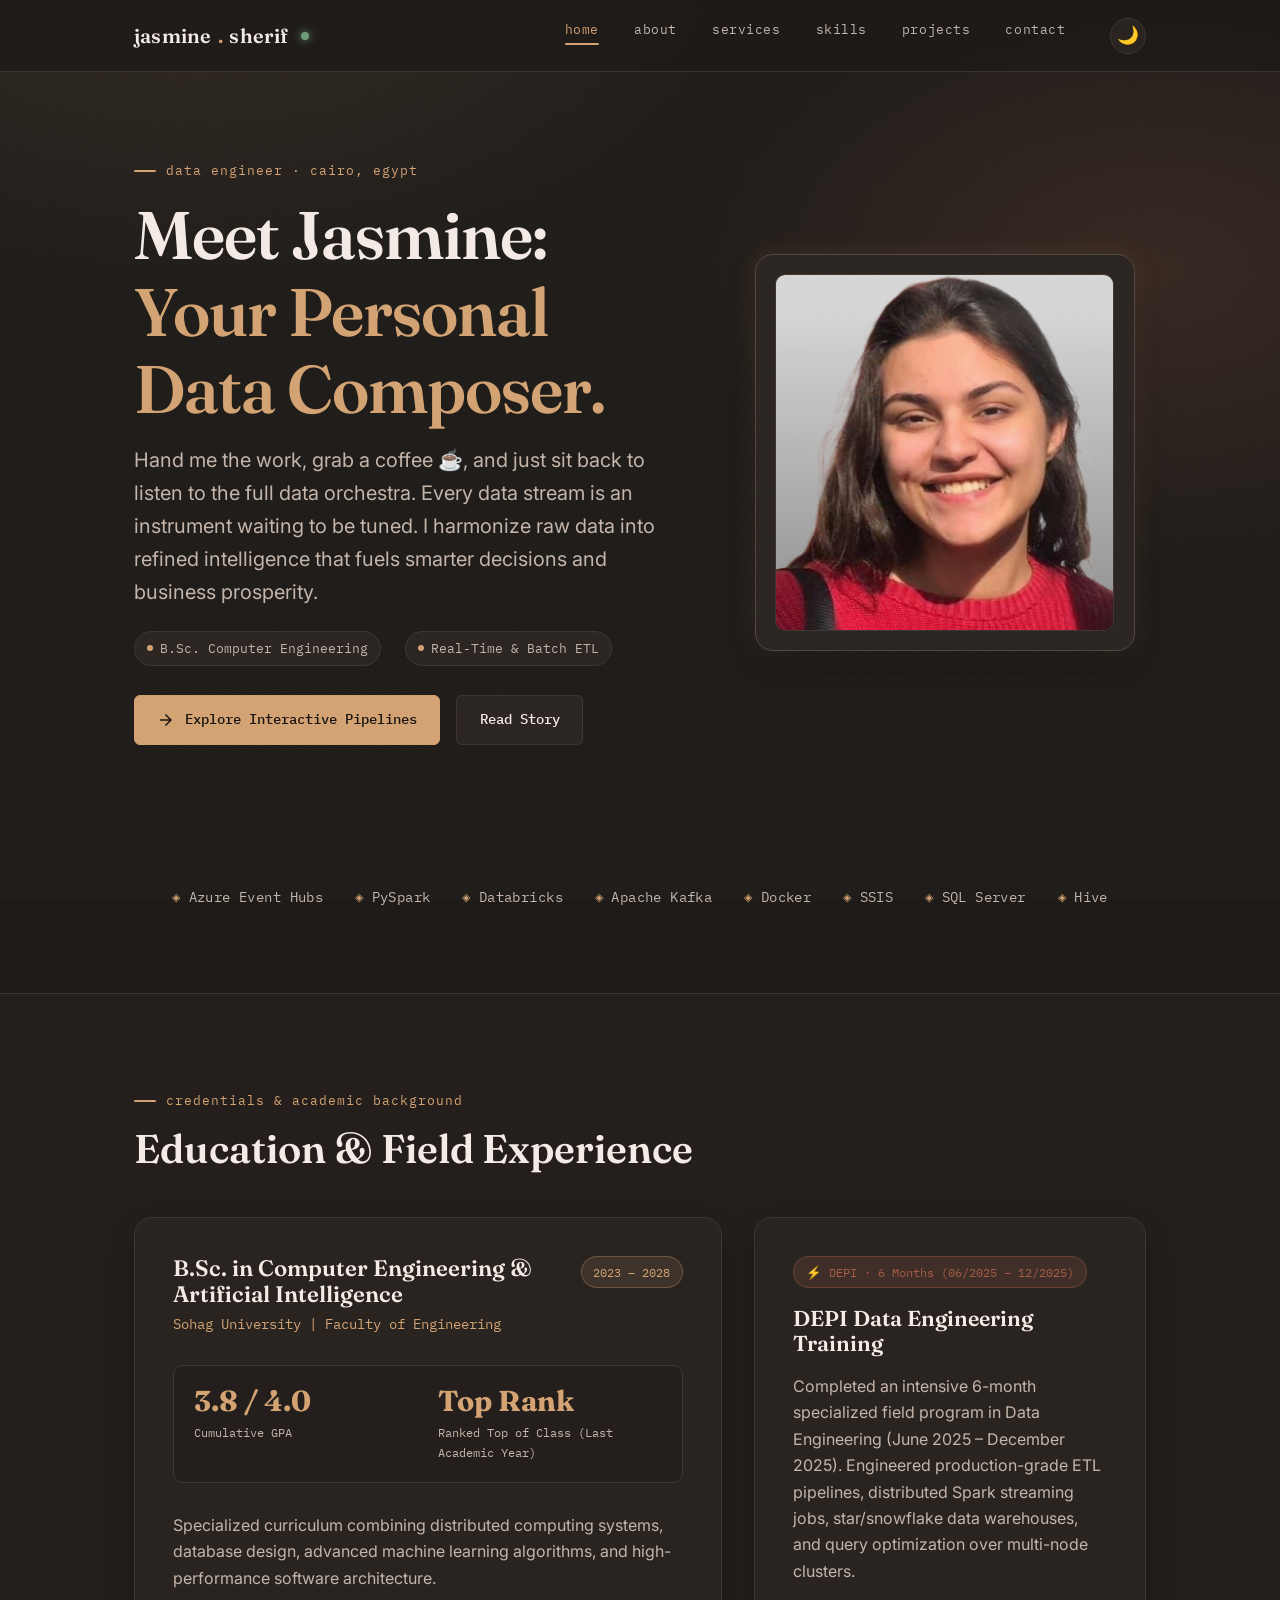
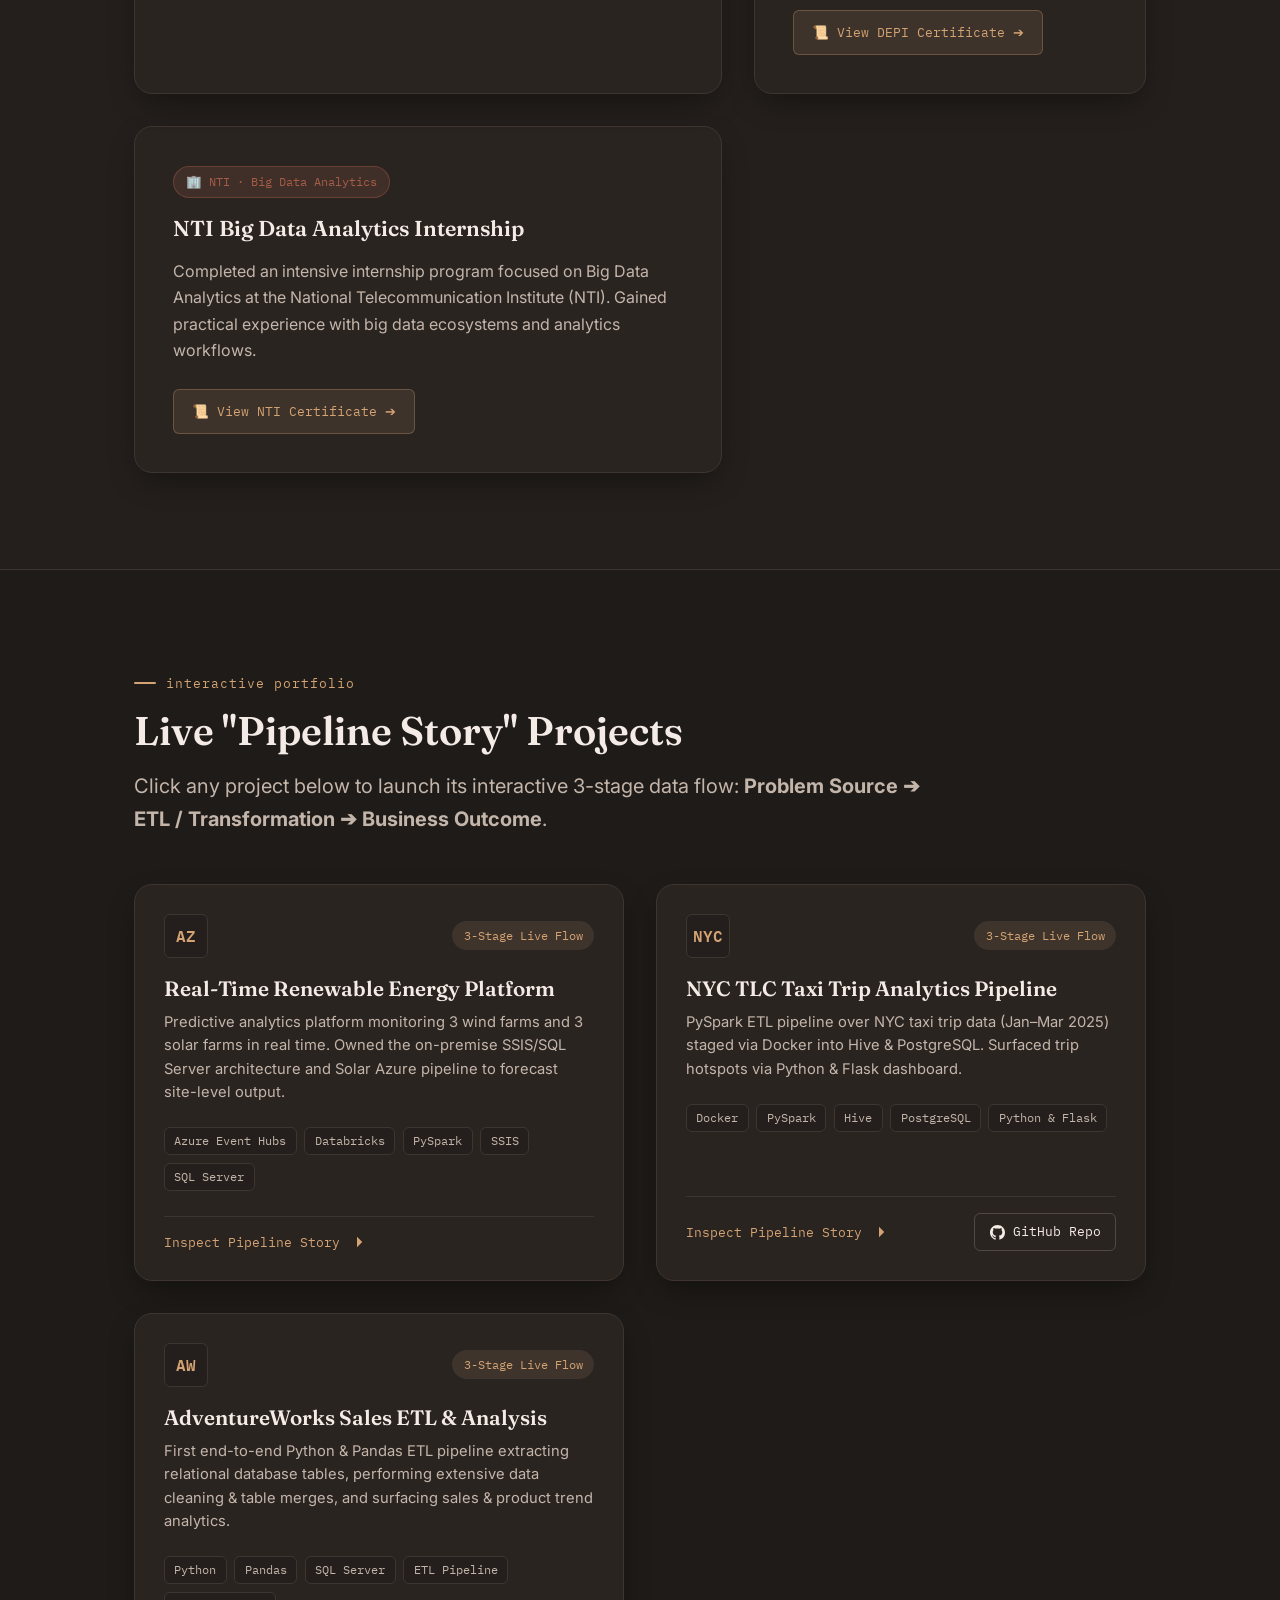
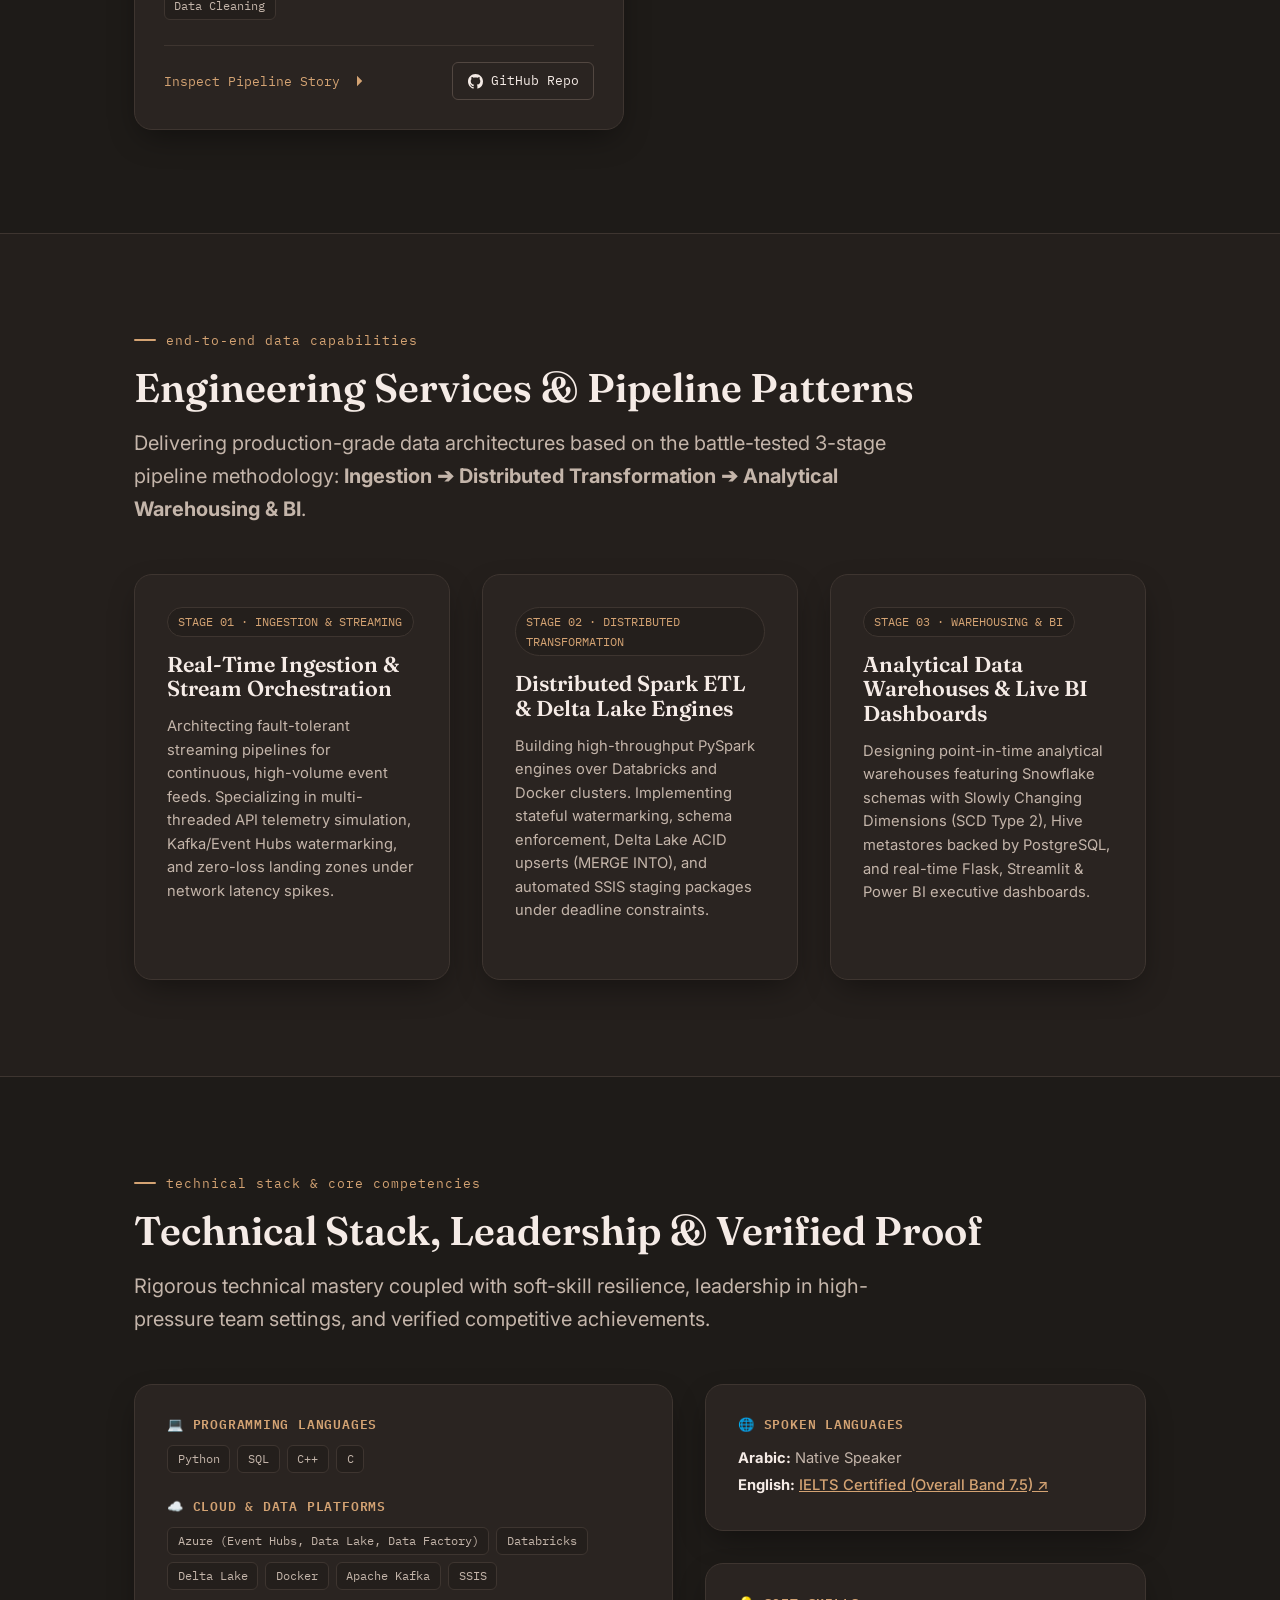
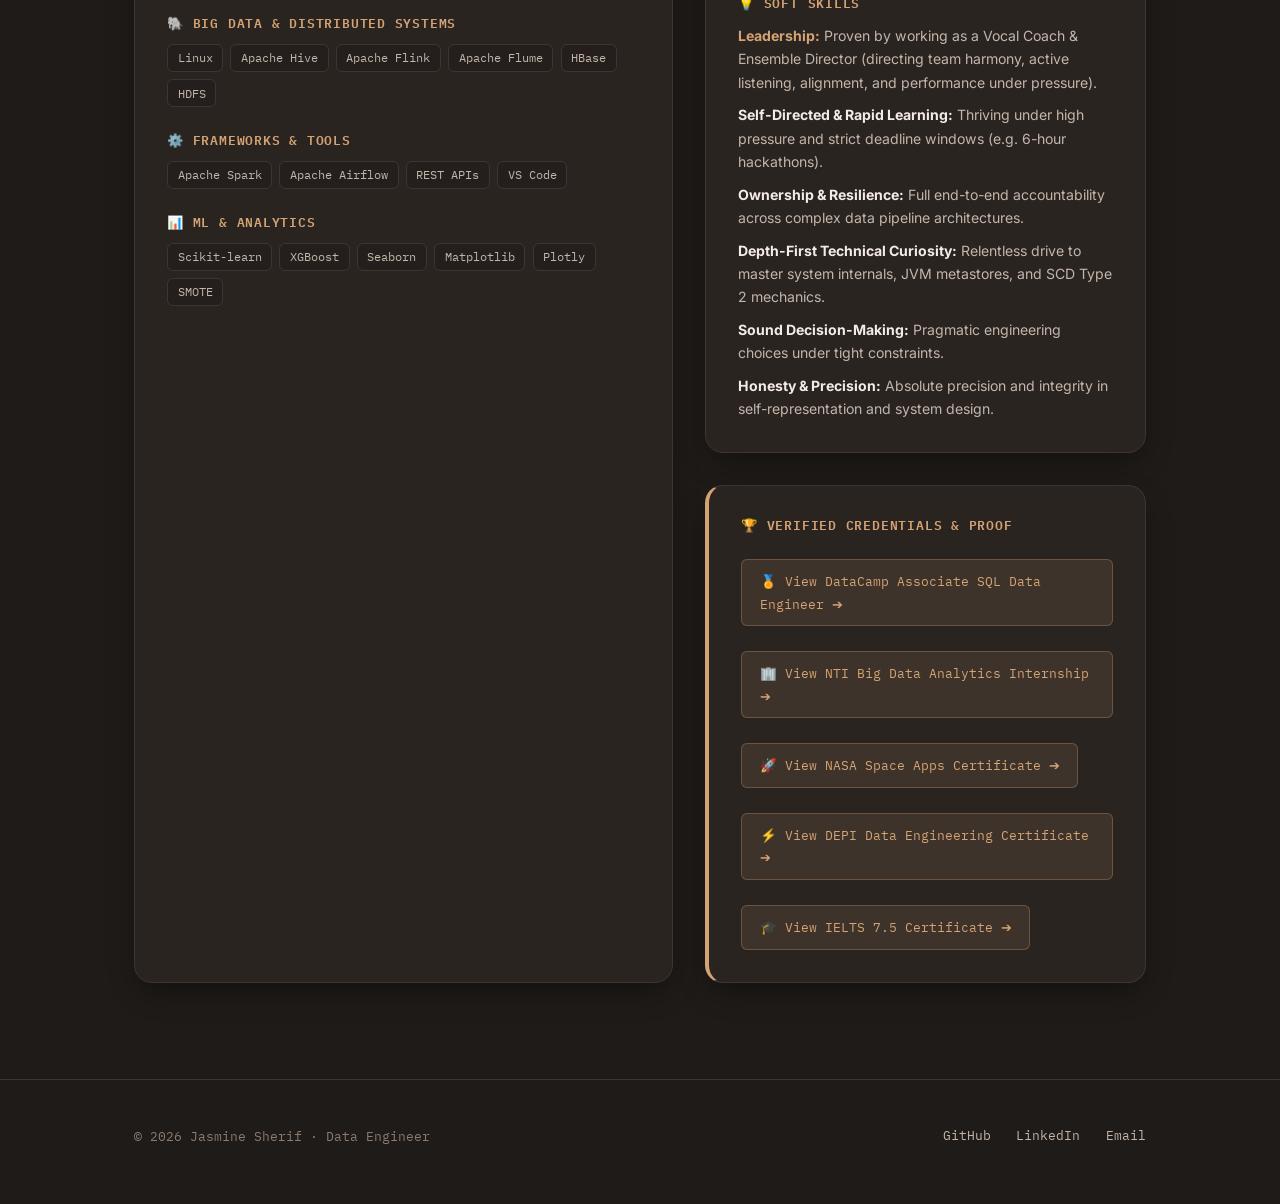
==== commit 925c707c: "Add files via upload" ====
--- a/index.html
+++ b/index.html
@@ -76,19 +76,6 @@
           <div class="photo-frame">
             <img src="assets/me.png" alt="Jasmine Sherif - Data Engineer">
           </div>
-          <div class="photo-card-footer">
-            <div class="author-title">
-              Jasmine Sherif
-              <span class="badge">Open for Roles</span>
-            </div>
-            <div class="photo-card-tags">
-              <span class="tech-tag">PySpark</span>
-              <span class="tech-tag">Azure</span>
-              <span class="tech-tag">Docker</span>
-              <span class="tech-tag">SQL Server</span>
-              <span class="tech-tag">Delta Lake</span>
-            </div>
-          </div>
         </div>
       </div>
     </div>
@@ -163,11 +150,21 @@
               📜 View DEPI Certificate ➔
             </a>
           </div>
-          <div class="internship-skills" style="margin-top: 1rem;">
-            <span class="tech-tag">DEPI Graduate</span>
-            <span class="tech-tag">Distributed Spark</span>
-            <span class="tech-tag">Data Warehousing</span>
-            <span class="tech-tag">Stream ETL</span>
+        </article>
+
+        <!-- NTI Internship Card -->
+        <article class="internship-card">
+          <div>
+            <span class="internship-badge">🏢 NTI &middot; Big Data Analytics</span>
+            <h3>NTI Big Data Analytics Internship</h3>
+            <p>
+              Completed an intensive internship program focused on Big Data Analytics at the National Telecommunication Institute (NTI). 
+              Gained practical experience with big data ecosystems and analytics workflows.
+            </p>
+            <a href="https://drive.google.com/file/d/1Dl5FFyPxtpHtQJvyKccxCon-M_n7lBMh/view?usp=drive_link"
+              target="_blank" rel="noopener" class="proof-badge-link" style="margin-top: 0.4rem;">
+              📜 View NTI Certificate ➔
+            </a>
           </div>
         </article>
       </div>
@@ -318,13 +315,6 @@
               Specializing in multi-threaded API telemetry simulation, Kafka/Event Hubs watermarking, and zero-loss
               landing zones under network latency spikes.
             </p>
-            <div class="skill-tags">
-              <span class="skill-tag">Azure Event Hubs</span>
-              <span class="skill-tag">Apache Kafka</span>
-              <span class="skill-tag">Python Telemetry</span>
-              <span class="skill-tag">REST APIs</span>
-              <span class="skill-tag">Docker</span>
-            </div>
           </div>
         </article>
 
@@ -338,13 +328,6 @@
               Implementing stateful watermarking, schema enforcement, Delta Lake ACID upserts (MERGE INTO), and
               automated SSIS staging packages under deadline constraints.
             </p>
-            <div class="skill-tags">
-              <span class="skill-tag">PySpark</span>
-              <span class="skill-tag">Databricks</span>
-              <span class="skill-tag">Delta Lake</span>
-              <span class="skill-tag">SSIS</span>
-              <span class="skill-tag">Docker Containerization</span>
-            </div>
           </div>
         </article>
 
@@ -358,15 +341,6 @@
               (SCD Type 2), Hive metastores backed by PostgreSQL, and real-time Flask, Streamlit &amp; Power BI
               executive dashboards.
             </p>
-            <div class="skill-tags">
-              <span class="skill-tag">SQL Server</span>
-              <span class="skill-tag">SCD Type 2</span>
-              <span class="skill-tag">Hive DW</span>
-              <span class="skill-tag">Flask</span>
-              <span class="skill-tag">Power BI</span>
-              <span class="skill-tag">Streamlit</span>
-              <span class="skill-tag">Dash</span>
-            </div>
           </div>
         </article>
       </div>
@@ -395,6 +369,7 @@
                 <span class="skill-tag">Python</span>
                 <span class="skill-tag">SQL</span>
                 <span class="skill-tag">C++</span>
+                <span class="skill-tag">C</span>
               </div>
             </div>
 
@@ -411,19 +386,29 @@
             </div>
 
             <div class="skills-group">
+              <h4 class="skills-group-title">🐘 Big Data &amp; Distributed Systems</h4>
+              <div class="skill-tags">
+                <span class="skill-tag">Linux</span>
+                <span class="skill-tag">Apache Hive</span>
+                <span class="skill-tag">Apache Flink</span>
+                <span class="skill-tag">Apache Flume</span>
+                <span class="skill-tag">HBase</span>
+                <span class="skill-tag">HDFS</span>
+              </div>
+            </div>
+
+            <div class="skills-group">
               <h4 class="skills-group-title">⚙️ Frameworks &amp; Tools</h4>
               <div class="skill-tags">
-                <span class="skill-tag">Apache Spark (PySpark)</span>
+                <span class="skill-tag">Apache Spark</span>
                 <span class="skill-tag">Apache Airflow</span>
                 <span class="skill-tag">REST APIs</span>
-                <span class="skill-tag">Power BI</span>
-                <span class="skill-tag">Dash</span>
                 <span class="skill-tag">VS Code</span>
               </div>
             </div>
 
             <div class="skills-group">
-              <h4 class="skills-group-title">📊 ML &amp; Advanced Analytics</h4>
+              <h4 class="skills-group-title">📊 ML &amp; Analytics</h4>
               <div class="skill-tags">
                 <span class="skill-tag">Scikit-learn</span>
                 <span class="skill-tag">XGBoost</span>
@@ -497,6 +482,14 @@
             <div>
               <h4 class="skills-group-title">🏆 Verified Credentials &amp; Proof</h4>
               <div style="display: flex; flex-direction: column; gap: 0.75rem; margin-top: 0.8rem;">
+                <a href="https://drive.google.com/drive/folders/1LfMwHpXNThD7C7fe7LyC9hpwzNGIOczO?usp=drive_link"
+                  target="_blank" rel="noopener" class="proof-badge-link">
+                  🏅 View DataCamp Associate SQL Data Engineer ➔
+                </a>
+                <a href="https://drive.google.com/file/d/1Dl5FFyPxtpHtQJvyKccxCon-M_n7lBMh/view?usp=drive_link"
+                  target="_blank" rel="noopener" class="proof-badge-link">
+                  🏢 View NTI Big Data Analytics Internship ➔
+                </a>
                 <a href="https://drive.google.com/file/d/1jQj0Lyt0BySCAbWpIx0pAL9TKrtGMB-3/view?usp=drive_link"
                   target="_blank" rel="noopener" class="proof-badge-link">
                   🚀 View NASA Space Apps Certificate ➔
